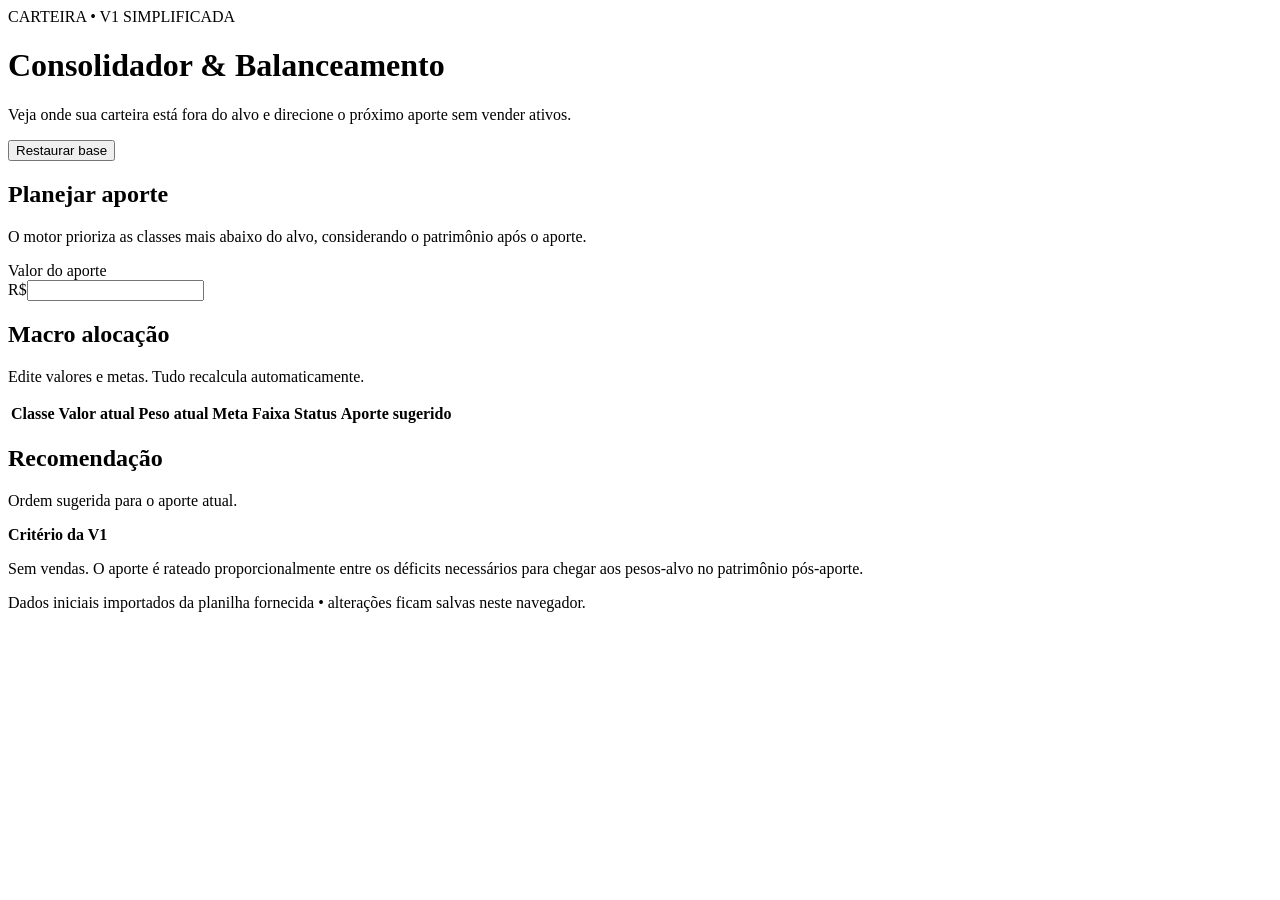
==== web-v1/index.html @ 77e49b85 "Add simplified web portfolio dashboard V1" ====
<!doctype html>
<html lang="pt-BR">
<head>
<meta charset="utf-8"><meta name="viewport" content="width=device-width,initial-scale=1">
<title>Carteira | Consolidador</title>
<meta name="description" content="Dashboard simplificado para consolidação e balanceamento de carteira.">
<link rel="stylesheet" href="styles.css">
</head>
<body>
<main class="shell">
<header class="topbar"><div><div class="eyebrow">CARTEIRA • V1 SIMPLIFICADA</div><h1>Consolidador & Balanceamento</h1><p>Veja onde sua carteira está fora do alvo e direcione o próximo aporte sem vender ativos.</p></div><button id="reset" class="ghost">Restaurar base</button></header>
<section id="kpis" class="grid kpis"></section>
<section class="card contribution"><div><h2>Planejar aporte</h2><p>O motor prioriza as classes mais abaixo do alvo, considerando o patrimônio após o aporte.</p></div><label>Valor do aporte<div class="inputMoney"><span>R$</span><input id="contribution" type="number" min="0" step="50"></div></label></section>
<section class="layout"><div class="card tableCard"><div class="sectionTitle"><div><h2>Macro alocação</h2><p>Edite valores e metas. Tudo recalcula automaticamente.</p></div><span id="targetTotal" class="pill"></span></div><div class="tableWrap"><table><thead><tr><th>Classe</th><th>Valor atual</th><th>Peso atual</th><th>Meta</th><th>Faixa</th><th>Status</th><th>Aporte sugerido</th></tr></thead><tbody id="rows"></tbody></table></div></div><aside class="card recommendation"><div class="sectionTitle"><div><h2>Recomendação</h2><p>Ordem sugerida para o aporte atual.</p></div></div><div id="ranking" class="rankList"></div><div class="note"><strong>Critério da V1</strong><p>Sem vendas. O aporte é rateado proporcionalmente entre os déficits necessários para chegar aos pesos-alvo no patrimônio pós-aporte.</p></div></aside></section>
<footer>Dados iniciais importados da planilha fornecida • alterações ficam salvas neste navegador.</footer>
</main><script src="app.js"></script></body></html>
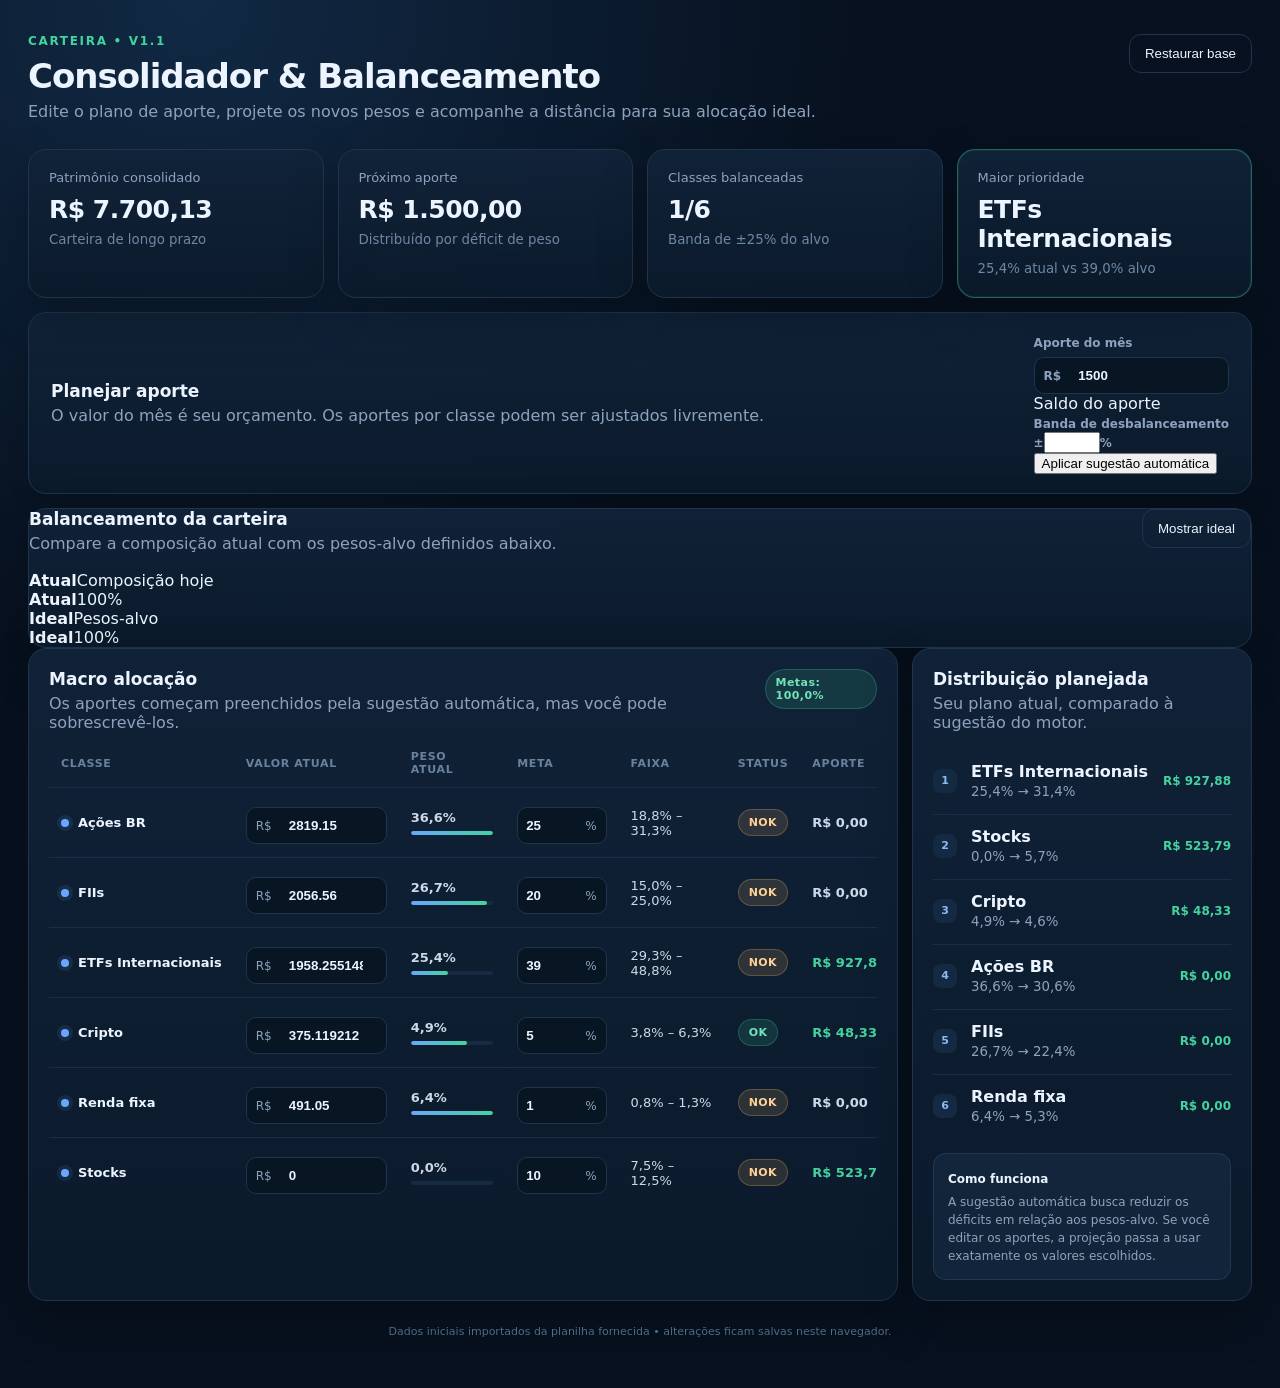
==== commit defb462c: "Enhance portfolio dashboard controls and allocation charts" ====
--- a/web-v1/index.html
+++ b/web-v1/index.html
@@ -3,14 +3,60 @@
 <head>
 <meta charset="utf-8"><meta name="viewport" content="width=device-width,initial-scale=1">
 <title>Carteira | Consolidador</title>
-<meta name="description" content="Dashboard simplificado para consolidação e balanceamento de carteira.">
+<meta name="description" content="Dashboard simplificado para consolidação, simulação de aportes e balanceamento de carteira.">
 <link rel="stylesheet" href="styles.css">
 </head>
 <body>
 <main class="shell">
-<header class="topbar"><div><div class="eyebrow">CARTEIRA • V1 SIMPLIFICADA</div><h1>Consolidador & Balanceamento</h1><p>Veja onde sua carteira está fora do alvo e direcione o próximo aporte sem vender ativos.</p></div><button id="reset" class="ghost">Restaurar base</button></header>
+<header class="topbar">
+  <div><div class="eyebrow">CARTEIRA • V1.1</div><h1>Consolidador & Balanceamento</h1><p>Edite o plano de aporte, projete os novos pesos e acompanhe a distância para sua alocação ideal.</p></div>
+  <button id="reset" class="ghost">Restaurar base</button>
+</header>
+
 <section id="kpis" class="grid kpis"></section>
-<section class="card contribution"><div><h2>Planejar aporte</h2><p>O motor prioriza as classes mais abaixo do alvo, considerando o patrimônio após o aporte.</p></div><label>Valor do aporte<div class="inputMoney"><span>R$</span><input id="contribution" type="number" min="0" step="50"></div></label></section>
-<section class="layout"><div class="card tableCard"><div class="sectionTitle"><div><h2>Macro alocação</h2><p>Edite valores e metas. Tudo recalcula automaticamente.</p></div><span id="targetTotal" class="pill"></span></div><div class="tableWrap"><table><thead><tr><th>Classe</th><th>Valor atual</th><th>Peso atual</th><th>Meta</th><th>Faixa</th><th>Status</th><th>Aporte sugerido</th></tr></thead><tbody id="rows"></tbody></table></div></div><aside class="card recommendation"><div class="sectionTitle"><div><h2>Recomendação</h2><p>Ordem sugerida para o aporte atual.</p></div></div><div id="ranking" class="rankList"></div><div class="note"><strong>Critério da V1</strong><p>Sem vendas. O aporte é rateado proporcionalmente entre os déficits necessários para chegar aos pesos-alvo no patrimônio pós-aporte.</p></div></aside></section>
+
+<section class="card contribution">
+  <div class="controlIntro"><h2>Planejar aporte</h2><p>O valor do mês é seu orçamento. Os aportes por classe podem ser ajustados livremente.</p></div>
+  <div class="controlGrid">
+    <label>Aporte do mês<div class="inputMoney"><span>R$</span><input id="contribution" type="number" min="0" step="50"></div></label>
+    <div><span class="controlLabel">Saldo do aporte</span><div id="contributionBalance" class="balanceBox"></div></div>
+    <label>Banda de desbalanceamento<div class="bandInput"><span>±</span><input id="band" type="number" min="0" max="100" step="1"><span>%</span></div></label>
+    <button id="applySuggestion" class="primary">Aplicar sugestão automática</button>
+  </div>
+</section>
+
+<section class="card chartsCard">
+  <div class="sectionTitle">
+    <div><h2>Balanceamento da carteira</h2><p>Compare a composição atual com os pesos-alvo definidos abaixo.</p></div>
+    <button id="toggleIdeal" class="ghost compact">Mostrar ideal</button>
+  </div>
+  <div id="charts" class="charts">
+    <div class="chartPanel">
+      <div class="chartHeading"><strong>Atual</strong><span>Composição hoje</span></div>
+      <div class="pieWrap"><div id="currentPie" class="pie"><div class="pieCenter"><strong>Atual</strong><span>100%</span></div></div></div>
+      <div id="currentLegend" class="legend"></div>
+    </div>
+    <div id="idealPanel" class="chartPanel idealPanel hidden">
+      <div class="chartHeading"><strong>Ideal</strong><span>Pesos-alvo</span></div>
+      <div class="pieWrap"><div id="idealPie" class="pie"><div class="pieCenter"><strong>Ideal</strong><span id="idealTotal">100%</span></div></div></div>
+      <div id="idealLegend" class="legend"></div>
+    </div>
+  </div>
+</section>
+
+<section class="layout">
+  <div class="card tableCard">
+    <div class="sectionTitle"><div><h2>Macro alocação</h2><p>Os aportes começam preenchidos pela sugestão automática, mas você pode sobrescrevê-los.</p></div><span id="targetTotal" class="pill"></span></div>
+    <div class="tableWrap"><table><thead><tr><th>Classe</th><th>Valor atual</th><th>Peso atual</th><th>Meta</th><th>Faixa</th><th>Status</th><th>Aporte</th><th>Peso pós-aporte</th></tr></thead><tbody id="rows"></tbody></table></div>
+  </div>
+  <aside class="card recommendation">
+    <div class="sectionTitle"><div><h2>Distribuição planejada</h2><p>Seu plano atual, comparado à sugestão do motor.</p></div></div>
+    <div id="ranking" class="rankList"></div>
+    <div class="note"><strong>Como funciona</strong><p>A sugestão automática busca reduzir os déficits em relação aos pesos-alvo. Se você editar os aportes, a projeção passa a usar exatamente os valores escolhidos.</p></div>
+  </aside>
+</section>
 <footer>Dados iniciais importados da planilha fornecida • alterações ficam salvas neste navegador.</footer>
-</main><script src="app.js"></script></body></html>
+</main>
+<script src="app.js"></script>
+</body>
+</html>
--- a/web-v1/styles.css
+++ b/web-v1/styles.css
@@ -0,0 +1 @@
+:root{--bg:#07111f;--panel:#0d1b2d;--panel2:#102238;--line:#20344d;--text:#ecf4ff;--muted:#8da3bd;--green:#43d39e;--amber:#ffbd66;--blue:#69a7ff;--shadow:0 20px 50px rgba(0,0,0,.24)}*{box-sizing:border-box}body{margin:0;background:radial-gradient(circle at 15% 0%,#112944 0,transparent 38%),var(--bg);color:var(--text);font-family:Inter,ui-sans-serif,system-ui,-apple-system,BlinkMacSystemFont,"Segoe UI",sans-serif}.shell{max-width:1480px;margin:auto;padding:34px 28px 50px}.topbar{display:flex;align-items:flex-start;justify-content:space-between;gap:24px;margin-bottom:28px}.eyebrow{font-size:12px;letter-spacing:.14em;color:var(--green);font-weight:800}.topbar h1{font-size:34px;letter-spacing:-.03em;margin:8px 0 6px}.topbar p,.sectionTitle p,.contribution p{color:var(--muted);margin:0}.ghost{background:transparent;color:var(--text);border:1px solid var(--line);border-radius:12px;padding:11px 15px;cursor:pointer}.grid{display:grid}.kpis{grid-template-columns:repeat(4,1fr);gap:14px;margin-bottom:14px}.card{background:linear-gradient(180deg,rgba(17,35,57,.94),rgba(11,26,43,.96));border:1px solid var(--line);border-radius:18px;box-shadow:var(--shadow)}.kpi{padding:20px}.kpi span{display:block;color:var(--muted);font-size:13px}.kpi strong{display:block;font-size:25px;margin:10px 0 5px;letter-spacing:-.02em}.kpi small{color:#6f87a3}.kpi.accent{border-color:rgba(67,211,158,.4);box-shadow:inset 0 0 0 1px rgba(67,211,158,.08),var(--shadow)}.contribution{display:flex;align-items:center;justify-content:space-between;padding:19px 22px;margin-bottom:14px}.contribution h2,.sectionTitle h2{font-size:17px;margin:0 0 5px}.contribution label{font-size:12px;color:var(--muted);font-weight:700}.inputMoney,.cellInput,.targetInput{display:flex;align-items:center;background:#081522;border:1px solid var(--line);border-radius:10px;overflow:hidden;margin-top:6px}.inputMoney span,.cellInput span,.targetInput span{padding:0 9px;color:var(--muted);font-size:12px}.inputMoney input,.cellInput input,.targetInput input{background:transparent;color:var(--text);border:0;outline:0;padding:10px 8px;width:150px;font-weight:700}.cellInput input{width:105px}.targetInput input{width:58px}.layout{display:grid;grid-template-columns:minmax(0,1fr) 340px;gap:14px}.tableCard{padding:20px;overflow:hidden}.sectionTitle{display:flex;justify-content:space-between;align-items:flex-start;gap:16px;margin-bottom:18px}.pill{display:inline-flex;align-items:center;border-radius:999px;padding:6px 10px;font-size:11px;font-weight:800;letter-spacing:.04em}.pill.ok{background:rgba(67,211,158,.13);color:#73e4b9;border:1px solid rgba(67,211,158,.25)}.pill.warn{background:rgba(255,189,102,.13);color:#ffd096;border:1px solid rgba(255,189,102,.25)}.tableWrap{overflow-x:auto}table{width:100%;border-collapse:collapse;min-width:980px}th{font-size:11px;text-transform:uppercase;letter-spacing:.06em;color:#69829e;text-align:left;padding:0 12px 11px}td{padding:13px 12px;border-top:1px solid rgba(32,52,77,.72);font-size:13px;color:#cdd9e8}.assetName{display:flex;align-items:center;font-weight:700;color:var(--text);white-space:nowrap}.dot{width:8px;height:8px;border-radius:50%;background:var(--blue);margin-right:9px;box-shadow:0 0 0 4px rgba(105,167,255,.1)}.bar{width:82px;height:4px;background:#162a42;border-radius:3px;margin-top:6px;overflow:hidden}.bar i{display:block;height:100%;background:linear-gradient(90deg,var(--blue),var(--green));border-radius:3px}.positive{color:var(--green)}.recommendation{padding:20px}.rankList{display:flex;flex-direction:column;gap:3px}.rank{display:grid;grid-template-columns:28px 1fr auto;align-items:center;gap:10px;padding:12px 0;border-top:1px solid rgba(32,52,77,.72)}.rank:first-child{border-top:0}.rankNo{width:24px;height:24px;display:grid;place-items:center;border-radius:8px;background:#142a43;color:#8bb9f7;font-size:11px;font-weight:800}.rank div{display:flex;flex-direction:column}.rank small{color:var(--muted);margin-top:3px}.rank b{font-size:12px;color:var(--green)}.note{margin-top:17px;padding:14px;border-radius:13px;background:rgba(105,167,255,.07);border:1px solid rgba(105,167,255,.15)}.note strong{font-size:12px}.note p{font-size:12px;line-height:1.5;color:var(--muted);margin:6px 0 0}footer{text-align:center;color:#506984;font-size:11px;margin-top:24px}@media(max-width:1100px){.kpis{grid-template-columns:repeat(2,1fr)}.layout{grid-template-columns:1fr}.recommendation{order:-1}}@media(max-width:650px){.shell{padding:22px 14px 38px}.topbar{flex-direction:column}.topbar h1{font-size:27px}.kpis{grid-template-columns:1fr}.contribution{align-items:flex-start;flex-direction:column;gap:18px}.inputMoney input{width:190px}.card{border-radius:15px}}
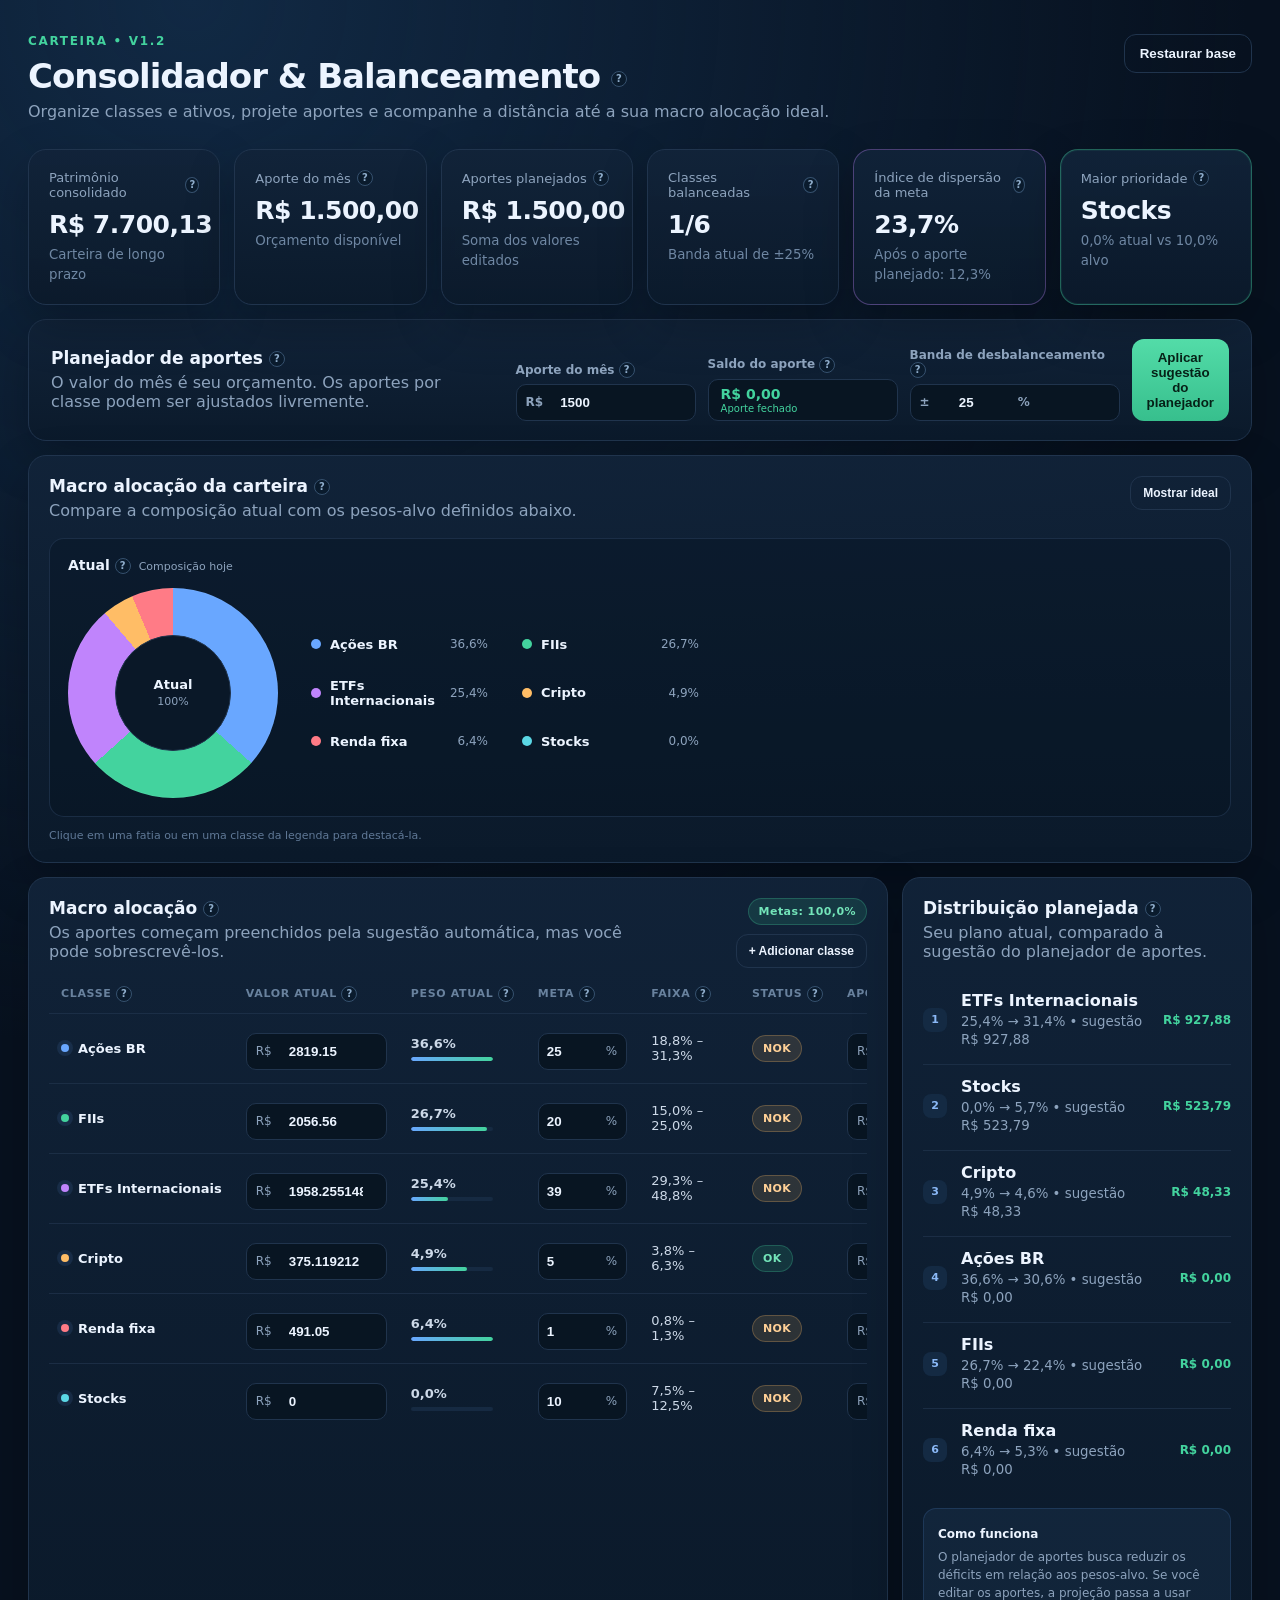
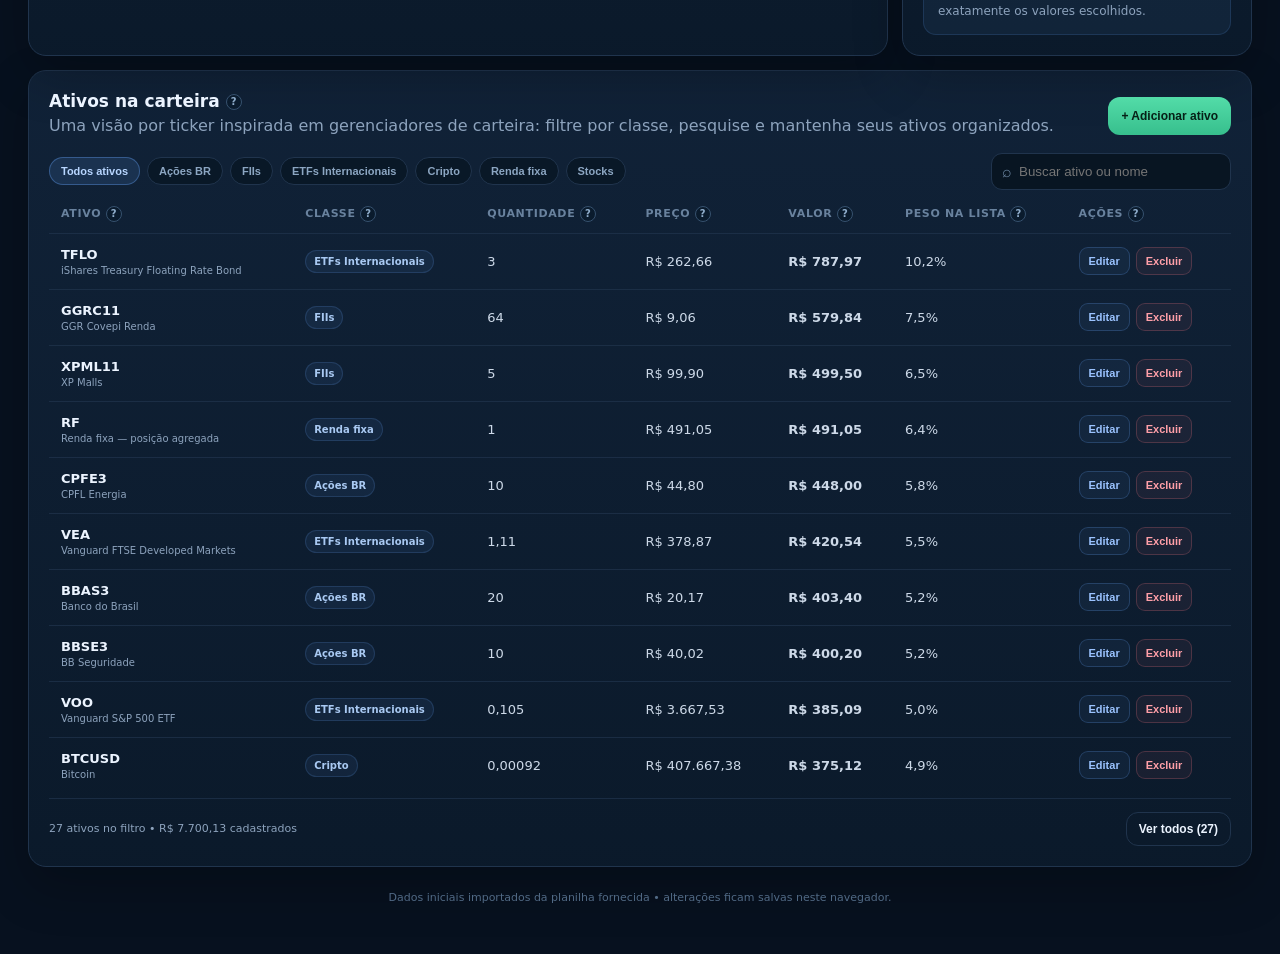
==== commit 1c9cc084: "Sync web-v1 with published dashboard V1.2" ====
--- a/web-v1/index.html
+++ b/web-v1/index.html
@@ -3,60 +3,131 @@
 <head>
 <meta charset="utf-8"><meta name="viewport" content="width=device-width,initial-scale=1">
 <title>Carteira | Consolidador</title>
-<meta name="description" content="Dashboard simplificado para consolidação, simulação de aportes e balanceamento de carteira.">
+<meta name="description" content="Dashboard para consolidação, macro alocação, planejamento de aportes e organização de ativos.">
 <link rel="stylesheet" href="styles.css">
 </head>
 <body>
 <main class="shell">
 <header class="topbar">
-  <div><div class="eyebrow">CARTEIRA • V1.1</div><h1>Consolidador & Balanceamento</h1><p>Edite o plano de aporte, projete os novos pesos e acompanhe a distância para sua alocação ideal.</p></div>
+  <div>
+    <div class="eyebrow">CARTEIRA • V1.2</div>
+    <h1>Consolidador & Balanceamento <span class="infoTip" tabindex="0" data-tip="Visão central da sua carteira de longo prazo. Aqui você acompanha quanto existe em cada classe, compara com as metas e simula novos aportes.">?</span></h1>
+    <p>Organize classes e ativos, projete aportes e acompanhe a distância até a sua macro alocação ideal.</p>
+  </div>
   <button id="reset" class="ghost">Restaurar base</button>
 </header>
 
 <section id="kpis" class="grid kpis"></section>
 
 <section class="card contribution">
-  <div class="controlIntro"><h2>Planejar aporte</h2><p>O valor do mês é seu orçamento. Os aportes por classe podem ser ajustados livremente.</p></div>
+  <div class="controlIntro">
+    <h2>Planejador de aportes <span class="infoTip" tabindex="0" data-tip="O planejador distribui o orçamento mensal entre as classes mais abaixo do peso-alvo. Você pode aceitar a sugestão ou editar cada aporte manualmente.">?</span></h2>
+    <p>O valor do mês é seu orçamento. Os aportes por classe podem ser ajustados livremente.</p>
+  </div>
   <div class="controlGrid">
-    <label>Aporte do mês<div class="inputMoney"><span>R$</span><input id="contribution" type="number" min="0" step="50"></div></label>
-    <div><span class="controlLabel">Saldo do aporte</span><div id="contributionBalance" class="balanceBox"></div></div>
-    <label>Banda de desbalanceamento<div class="bandInput"><span>±</span><input id="band" type="number" min="0" max="100" step="1"><span>%</span></div></label>
-    <button id="applySuggestion" class="primary">Aplicar sugestão automática</button>
+    <label>Aporte do mês <span class="infoTip" tabindex="0" data-tip="Valor total que você pretende investir neste mês. Ele funciona como orçamento para o planejador de aportes.">?</span><div class="inputMoney"><span>R$</span><input id="contribution" type="number" min="0" step="50"></div></label>
+    <div><span class="controlLabel">Saldo do aporte <span class="infoTip" tabindex="0" data-tip="Diferença entre o orçamento mensal e a soma dos aportes preenchidos na tabela. Positivo = ainda falta distribuir. Negativo = seu plano excedeu o orçamento.">?</span></span><div id="contributionBalance" class="balanceBox"></div></div>
+    <label>Banda de desbalanceamento <span class="infoTip" tabindex="0" data-tip="Tolerância ao redor da meta de cada classe. Com banda de 25%, uma meta de 20% é considerada balanceada entre 15% e 25%.">?</span><div class="bandInput"><span>±</span><input id="band" type="number" min="0" max="100" step="1"><span>%</span></div></label>
+    <button id="applySuggestion" class="primary">Aplicar sugestão do planejador</button>
   </div>
 </section>
 
 <section class="card chartsCard">
   <div class="sectionTitle">
-    <div><h2>Balanceamento da carteira</h2><p>Compare a composição atual com os pesos-alvo definidos abaixo.</p></div>
+    <div>
+      <h2>Macro alocação da carteira <span class="infoTip" tabindex="0" data-tip="Mostra como o patrimônio está distribuído entre grandes classes de ativos. Clique em uma fatia ou legenda para destacar uma classe.">?</span></h2>
+      <p>Compare a composição atual com os pesos-alvo definidos abaixo.</p>
+    </div>
     <button id="toggleIdeal" class="ghost compact">Mostrar ideal</button>
   </div>
   <div id="charts" class="charts">
     <div class="chartPanel">
-      <div class="chartHeading"><strong>Atual</strong><span>Composição hoje</span></div>
-      <div class="pieWrap"><div id="currentPie" class="pie"><div class="pieCenter"><strong>Atual</strong><span>100%</span></div></div></div>
+      <div class="chartHeading"><strong>Atual <span class="infoTip" tabindex="0" data-tip="Distribuição percentual calculada a partir dos valores atuais de cada classe.">?</span></strong><span>Composição hoje</span></div>
+      <div class="pieWrap"><div id="currentPie" class="pie interactivePie" role="img" aria-label="Gráfico de macro alocação atual"><div class="pieCenter"><strong id="currentPieLabel">Atual</strong><span id="currentPieValue">100%</span></div></div></div>
       <div id="currentLegend" class="legend"></div>
     </div>
     <div id="idealPanel" class="chartPanel idealPanel hidden">
-      <div class="chartHeading"><strong>Ideal</strong><span>Pesos-alvo</span></div>
-      <div class="pieWrap"><div id="idealPie" class="pie"><div class="pieCenter"><strong>Ideal</strong><span id="idealTotal">100%</span></div></div></div>
+      <div class="chartHeading"><strong>Ideal <span class="infoTip" tabindex="0" data-tip="Distribuição desejada segundo as metas cadastradas. As metas devem somar 100% para representar uma carteira completa.">?</span></strong><span>Pesos-alvo</span></div>
+      <div class="pieWrap"><div id="idealPie" class="pie interactivePie" role="img" aria-label="Gráfico de macro alocação ideal"><div class="pieCenter"><strong id="idealPieLabel">Ideal</strong><span id="idealTotal">100%</span></div></div></div>
       <div id="idealLegend" class="legend"></div>
     </div>
   </div>
+  <div id="pieHint" class="chartHint">Clique em uma fatia ou em uma classe da legenda para destacá-la.</div>
 </section>
 
 <section class="layout">
   <div class="card tableCard">
-    <div class="sectionTitle"><div><h2>Macro alocação</h2><p>Os aportes começam preenchidos pela sugestão automática, mas você pode sobrescrevê-los.</p></div><span id="targetTotal" class="pill"></span></div>
-    <div class="tableWrap"><table><thead><tr><th>Classe</th><th>Valor atual</th><th>Peso atual</th><th>Meta</th><th>Faixa</th><th>Status</th><th>Aporte</th><th>Peso pós-aporte</th></tr></thead><tbody id="rows"></tbody></table></div>
+    <div class="sectionTitle">
+      <div><h2>Macro alocação <span class="infoTip" tabindex="0" data-tip="Tabela principal de classes. Edite valores, metas e aportes. Você também pode criar ou excluir classes sem alterar as demais.">?</span></h2><p>Os aportes começam preenchidos pela sugestão automática, mas você pode sobrescrevê-los.</p></div>
+      <div class="sectionActions"><span id="targetTotal" class="pill"></span><button id="addClass" class="ghost compact">+ Adicionar classe</button></div>
+    </div>
+    <div class="tableWrap"><table><thead><tr>
+      <th>Classe <span class="infoTip" tabindex="0" data-tip="Grupo amplo de investimentos, como Ações BR, FIIs, ETFs internacionais ou Cripto.">?</span></th>
+      <th>Valor atual <span class="infoTip" tabindex="0" data-tip="Valor financeiro atualmente alocado nesta classe.">?</span></th>
+      <th>Peso atual <span class="infoTip" tabindex="0" data-tip="Participação desta classe no patrimônio consolidado da carteira.">?</span></th>
+      <th>Meta <span class="infoTip" tabindex="0" data-tip="Percentual desejado para esta classe na sua macro alocação ideal.">?</span></th>
+      <th>Faixa <span class="infoTip" tabindex="0" data-tip="Intervalo considerado aceitável segundo a banda de desbalanceamento escolhida.">?</span></th>
+      <th>Status <span class="infoTip" tabindex="0" data-tip="OK quando o peso atual está dentro da faixa permitida; NOK quando está fora.">?</span></th>
+      <th>Aporte <span class="infoTip" tabindex="0" data-tip="Valor que você pretende aportar nesta classe. Vem preenchido pelo planejador e pode ser editado.">?</span></th>
+      <th>Peso pós-aporte <span class="infoTip" tabindex="0" data-tip="Peso projetado da classe considerando exatamente os aportes preenchidos na tabela.">?</span></th>
+      <th>Ações <span class="infoTip" tabindex="0" data-tip="Permite remover a classe do dashboard. Os ativos cadastrados na lista permanecem salvos separadamente.">?</span></th>
+    </tr></thead><tbody id="rows"></tbody></table></div>
   </div>
   <aside class="card recommendation">
-    <div class="sectionTitle"><div><h2>Distribuição planejada</h2><p>Seu plano atual, comparado à sugestão do motor.</p></div></div>
+    <div class="sectionTitle"><div><h2>Distribuição planejada <span class="infoTip" tabindex="0" data-tip="Resumo do plano de aporte atual, ordenado pelo valor destinado a cada classe.">?</span></h2><p>Seu plano atual, comparado à sugestão do planejador de aportes.</p></div></div>
     <div id="ranking" class="rankList"></div>
-    <div class="note"><strong>Como funciona</strong><p>A sugestão automática busca reduzir os déficits em relação aos pesos-alvo. Se você editar os aportes, a projeção passa a usar exatamente os valores escolhidos.</p></div>
+    <div class="note"><strong>Como funciona</strong><p>O planejador de aportes busca reduzir os déficits em relação aos pesos-alvo. Se você editar os aportes, a projeção passa a usar exatamente os valores escolhidos.</p></div>
   </aside>
 </section>
+
+<section class="card holdingsCard">
+  <div class="sectionTitle holdingsTitle">
+    <div>
+      <h2>Ativos na carteira <span class="infoTip" tabindex="0" data-tip="Cadastro dos ativos individuais que compõem sua carteira, organizado por classe. Nesta versão, a lista é independente da macro alocação para evitar alterações acidentais nos totais.">?</span></h2>
+      <p>Uma visão por ticker inspirada em gerenciadores de carteira: filtre por classe, pesquise e mantenha seus ativos organizados.</p>
+    </div>
+    <button id="addHolding" class="primary compactPrimary">+ Adicionar ativo</button>
+  </div>
+  <div class="holdingsToolbar">
+    <div id="holdingFilters" class="filterChips"></div>
+    <div class="holdingSearch"><span>⌕</span><input id="holdingSearch" type="search" placeholder="Buscar ativo ou nome"></div>
+  </div>
+  <div class="tableWrap holdingsTableWrap"><table class="holdingsTable"><thead><tr>
+    <th>Ativo <span class="infoTip" tabindex="0" data-tip="Ticker ou identificador do investimento.">?</span></th>
+    <th>Classe <span class="infoTip" tabindex="0" data-tip="Classe à qual o ativo pertence no seu cadastro.">?</span></th>
+    <th>Quantidade <span class="infoTip" tabindex="0" data-tip="Número de ações, cotas ou unidades do ativo.">?</span></th>
+    <th>Preço <span class="infoTip" tabindex="0" data-tip="Preço unitário de referência usado no cadastro.">?</span></th>
+    <th>Valor <span class="infoTip" tabindex="0" data-tip="Valor financeiro cadastrado para a posição. Pode ser quantidade × preço ou um valor informado manualmente.">?</span></th>
+    <th>Peso na lista <span class="infoTip" tabindex="0" data-tip="Participação do ativo no total dos ativos cadastrados nesta lista. Esta métrica é independente da macro alocação.">?</span></th>
+    <th>Ações <span class="infoTip" tabindex="0" data-tip="Edite ou exclua o ativo cadastrado.">?</span></th>
+  </tr></thead><tbody id="holdingRows"></tbody></table></div>
+  <div class="holdingsFooter"><span id="holdingSummary"></span><button id="toggleHoldings" class="ghost compact">Ver todos</button></div>
+</section>
+
 <footer>Dados iniciais importados da planilha fornecida • alterações ficam salvas neste navegador.</footer>
 </main>
+
+<dialog id="classDialog" class="modal">
+  <form id="classForm" method="dialog" class="modalCard">
+    <div class="modalHeader"><div><span class="eyebrow">MACRO ALOCAÇÃO</span><h3>Adicionar classe</h3></div><button type="button" class="iconButton" data-close="classDialog">×</button></div>
+    <label>Nome da classe<input id="className" type="text" required placeholder="Ex.: Ouro"></label>
+    <div class="modalGrid"><label>Valor atual (R$)<input id="classCurrent" type="number" min="0" step="10" value="0"></label><label>Meta (%)<input id="classTarget" type="number" min="0" max="100" step="1" value="0"></label></div>
+    <div class="modalActions"><button type="button" class="ghost" data-close="classDialog">Cancelar</button><button type="submit" class="primary">Adicionar classe</button></div>
+  </form>
+</dialog>
+
+<dialog id="holdingDialog" class="modal">
+  <form id="holdingForm" method="dialog" class="modalCard">
+    <div class="modalHeader"><div><span class="eyebrow">LISTA DE ATIVOS</span><h3 id="holdingDialogTitle">Adicionar ativo</h3></div><button type="button" class="iconButton" data-close="holdingDialog">×</button></div>
+    <input id="holdingEditId" type="hidden">
+    <div class="modalGrid"><label>Ticker<input id="holdingTicker" type="text" required placeholder="Ex.: ITUB4"></label><label>Nome / descrição<input id="holdingName" type="text" placeholder="Ex.: Itaú Unibanco"></label></div>
+    <label>Classe<select id="holdingClass"></select></label>
+    <div class="modalGrid three"><label>Quantidade<input id="holdingQty" type="number" min="0" step="0.000001" value="0"></label><label>Preço (R$)<input id="holdingPrice" type="number" min="0" step="0.01" value="0"></label><label>Valor total (R$)<input id="holdingValue" type="number" min="0" step="0.01" placeholder="automático"></label></div>
+    <div class="modalHelp">Se “Valor total” ficar vazio, o sistema usa quantidade × preço.</div>
+    <div class="modalActions"><button type="button" class="ghost" data-close="holdingDialog">Cancelar</button><button type="submit" class="primary">Salvar ativo</button></div>
+  </form>
+</dialog>
+
 <script src="app.js"></script>
 </body>
-</html>
+</html>
--- a/web-v1/styles.css
+++ b/web-v1/styles.css
@@ -1 +1 @@
-:root{--bg:#07111f;--panel:#0d1b2d;--panel2:#102238;--line:#20344d;--text:#ecf4ff;--muted:#8da3bd;--green:#43d39e;--amber:#ffbd66;--blue:#69a7ff;--shadow:0 20px 50px rgba(0,0,0,.24)}*{box-sizing:border-box}body{margin:0;background:radial-gradient(circle at 15% 0%,#112944 0,transparent 38%),var(--bg);color:var(--text);font-family:Inter,ui-sans-serif,system-ui,-apple-system,BlinkMacSystemFont,"Segoe UI",sans-serif}.shell{max-width:1480px;margin:auto;padding:34px 28px 50px}.topbar{display:flex;align-items:flex-start;justify-content:space-between;gap:24px;margin-bottom:28px}.eyebrow{font-size:12px;letter-spacing:.14em;color:var(--green);font-weight:800}.topbar h1{font-size:34px;letter-spacing:-.03em;margin:8px 0 6px}.topbar p,.sectionTitle p,.contribution p{color:var(--muted);margin:0}.ghost{background:transparent;color:var(--text);border:1px solid var(--line);border-radius:12px;padding:11px 15px;cursor:pointer}.grid{display:grid}.kpis{grid-template-columns:repeat(4,1fr);gap:14px;margin-bottom:14px}.card{background:linear-gradient(180deg,rgba(17,35,57,.94),rgba(11,26,43,.96));border:1px solid var(--line);border-radius:18px;box-shadow:var(--shadow)}.kpi{padding:20px}.kpi span{display:block;color:var(--muted);font-size:13px}.kpi strong{display:block;font-size:25px;margin:10px 0 5px;letter-spacing:-.02em}.kpi small{color:#6f87a3}.kpi.accent{border-color:rgba(67,211,158,.4);box-shadow:inset 0 0 0 1px rgba(67,211,158,.08),var(--shadow)}.contribution{display:flex;align-items:center;justify-content:space-between;padding:19px 22px;margin-bottom:14px}.contribution h2,.sectionTitle h2{font-size:17px;margin:0 0 5px}.contribution label{font-size:12px;color:var(--muted);font-weight:700}.inputMoney,.cellInput,.targetInput{display:flex;align-items:center;background:#081522;border:1px solid var(--line);border-radius:10px;overflow:hidden;margin-top:6px}.inputMoney span,.cellInput span,.targetInput span{padding:0 9px;color:var(--muted);font-size:12px}.inputMoney input,.cellInput input,.targetInput input{background:transparent;color:var(--text);border:0;outline:0;padding:10px 8px;width:150px;font-weight:700}.cellInput input{width:105px}.targetInput input{width:58px}.layout{display:grid;grid-template-columns:minmax(0,1fr) 340px;gap:14px}.tableCard{padding:20px;overflow:hidden}.sectionTitle{display:flex;justify-content:space-between;align-items:flex-start;gap:16px;margin-bottom:18px}.pill{display:inline-flex;align-items:center;border-radius:999px;padding:6px 10px;font-size:11px;font-weight:800;letter-spacing:.04em}.pill.ok{background:rgba(67,211,158,.13);color:#73e4b9;border:1px solid rgba(67,211,158,.25)}.pill.warn{background:rgba(255,189,102,.13);color:#ffd096;border:1px solid rgba(255,189,102,.25)}.tableWrap{overflow-x:auto}table{width:100%;border-collapse:collapse;min-width:980px}th{font-size:11px;text-transform:uppercase;letter-spacing:.06em;color:#69829e;text-align:left;padding:0 12px 11px}td{padding:13px 12px;border-top:1px solid rgba(32,52,77,.72);font-size:13px;color:#cdd9e8}.assetName{display:flex;align-items:center;font-weight:700;color:var(--text);white-space:nowrap}.dot{width:8px;height:8px;border-radius:50%;background:var(--blue);margin-right:9px;box-shadow:0 0 0 4px rgba(105,167,255,.1)}.bar{width:82px;height:4px;background:#162a42;border-radius:3px;margin-top:6px;overflow:hidden}.bar i{display:block;height:100%;background:linear-gradient(90deg,var(--blue),var(--green));border-radius:3px}.positive{color:var(--green)}.recommendation{padding:20px}.rankList{display:flex;flex-direction:column;gap:3px}.rank{display:grid;grid-template-columns:28px 1fr auto;align-items:center;gap:10px;padding:12px 0;border-top:1px solid rgba(32,52,77,.72)}.rank:first-child{border-top:0}.rankNo{width:24px;height:24px;display:grid;place-items:center;border-radius:8px;background:#142a43;color:#8bb9f7;font-size:11px;font-weight:800}.rank div{display:flex;flex-direction:column}.rank small{color:var(--muted);margin-top:3px}.rank b{font-size:12px;color:var(--green)}.note{margin-top:17px;padding:14px;border-radius:13px;background:rgba(105,167,255,.07);border:1px solid rgba(105,167,255,.15)}.note strong{font-size:12px}.note p{font-size:12px;line-height:1.5;color:var(--muted);margin:6px 0 0}footer{text-align:center;color:#506984;font-size:11px;margin-top:24px}@media(max-width:1100px){.kpis{grid-template-columns:repeat(2,1fr)}.layout{grid-template-columns:1fr}.recommendation{order:-1}}@media(max-width:650px){.shell{padding:22px 14px 38px}.topbar{flex-direction:column}.topbar h1{font-size:27px}.kpis{grid-template-columns:1fr}.contribution{align-items:flex-start;flex-direction:column;gap:18px}.inputMoney input{width:190px}.card{border-radius:15px}}+:root{--bg:#07111f;--panel:#0d1b2d;--panel2:#102238;--line:#20344d;--text:#ecf4ff;--muted:#8da3bd;--green:#43d39e;--amber:#ffbd66;--red:#ff7b86;--blue:#69a7ff;--shadow:0 20px 50px rgba(0,0,0,.24)}*{box-sizing:border-box}body{margin:0;background:radial-gradient(circle at 15% 0%,#112944 0,transparent 38%),var(--bg);color:var(--text);font-family:Inter,ui-sans-serif,system-ui,-apple-system,BlinkMacSystemFont,"Segoe UI",sans-serif}.shell{max-width:1520px;margin:auto;padding:34px 28px 50px}.topbar{display:flex;align-items:flex-start;justify-content:space-between;gap:24px;margin-bottom:28px}.eyebrow{font-size:12px;letter-spacing:.14em;color:var(--green);font-weight:800}.topbar h1{font-size:34px;letter-spacing:-.03em;margin:8px 0 6px}.topbar p,.sectionTitle p,.contribution p,.holdingsTitle p{color:var(--muted);margin:0}.ghost,.primary{border-radius:12px;padding:11px 15px;cursor:pointer;font-weight:700}.ghost{background:transparent;color:var(--text);border:1px solid var(--line)}.ghost:hover{border-color:#365474;background:rgba(105,167,255,.05)}.ghost.compact{padding:9px 12px;font-size:12px}.primary{background:linear-gradient(180deg,#53dca8,#37bf8d);color:#062117;border:0;align-self:end;min-height:42px}.primary:hover{filter:brightness(1.05)}.compactPrimary{padding:9px 13px;min-height:38px;font-size:12px}.grid{display:grid}.kpis{grid-template-columns:repeat(auto-fit,minmax(190px,1fr));gap:14px;margin-bottom:14px}.card{background:linear-gradient(180deg,rgba(17,35,57,.94),rgba(11,26,43,.96));border:1px solid var(--line);border-radius:18px;box-shadow:var(--shadow)}.kpi{padding:20px}.kpiLabel{display:flex!important;align-items:center;gap:6px;color:var(--muted);font-size:13px}.kpi strong{display:block;font-size:25px;margin:10px 0 5px;letter-spacing:-.02em}.kpi small{color:#6f87a3;line-height:1.35}.kpi.accent{border-color:rgba(67,211,158,.4);box-shadow:inset 0 0 0 1px rgba(67,211,158,.08),var(--shadow)}.kpi.dispersion{border-color:rgba(192,132,252,.34)}.contribution{display:flex;align-items:center;justify-content:space-between;gap:28px;padding:19px 22px;margin-bottom:14px}.controlIntro{max-width:440px}.contribution h2,.sectionTitle h2{font-size:17px;margin:0 0 5px}.controlGrid{display:grid;grid-template-columns:180px 190px 210px auto;gap:12px;align-items:end}.contribution label,.controlLabel{font-size:12px;color:var(--muted);font-weight:700}.inputMoney,.cellInput,.targetInput,.bandInput{display:flex;align-items:center;background:#081522;border:1px solid var(--line);border-radius:10px;overflow:hidden;margin-top:6px}.inputMoney span,.cellInput span,.targetInput span,.bandInput span{padding:0 9px;color:var(--muted);font-size:12px}.inputMoney input,.cellInput input,.targetInput input,.bandInput input{background:transparent;color:var(--text);border:0;outline:0;padding:10px 8px;font-weight:700}.inputMoney input{width:130px}.cellInput input{width:105px}.targetInput input{width:58px}.bandInput input{width:70px;text-align:center}.aporteInput input{width:95px}.balanceBox{height:42px;margin-top:6px;border:1px solid var(--line);border-radius:10px;background:#081522;padding:7px 12px;display:flex;justify-content:center;flex-direction:column}.balanceBox strong{font-size:14px}.balanceBox small{font-size:10px;margin-top:1px}.balanceBox.good strong,.balanceBox.good small{color:var(--green)}.balanceBox.warn strong,.balanceBox.warn small{color:var(--amber)}.balanceBox.over strong,.balanceBox.over small{color:var(--red)}.chartsCard{padding:20px;margin-bottom:14px}.sectionTitle{display:flex;justify-content:space-between;align-items:flex-start;gap:16px;margin-bottom:18px}.sectionActions{display:flex;align-items:center;gap:9px;flex-wrap:wrap;justify-content:flex-end}.charts{display:grid;grid-template-columns:1fr;gap:14px}.charts.compare{grid-template-columns:1fr 1fr}.chartPanel{border:1px solid rgba(32,52,77,.78);border-radius:15px;padding:18px;background:rgba(5,16,29,.32);display:grid;grid-template-columns:auto minmax(260px,420px);grid-template-areas:"head head" "pie legend";gap:14px 24px;align-items:center;justify-content:start}.charts.compare .chartPanel{grid-template-columns:auto minmax(220px,1fr);justify-content:stretch}.chartHeading{grid-area:head;display:flex;align-items:baseline;gap:8px}.chartHeading strong{font-size:14px}.chartHeading span{font-size:11px;color:var(--muted)}.pieWrap{grid-area:pie;display:grid;place-items:center}.pie{width:210px;height:210px;border-radius:50%;position:relative;display:grid;place-items:center;box-shadow:inset 0 0 0 1px rgba(255,255,255,.04);transition:background .2s ease,transform .2s ease}.interactivePie{cursor:pointer}.interactivePie:hover{transform:scale(1.012)}.pieCenter{width:116px;height:116px;border-radius:50%;background:#0a1828;border:1px solid var(--line);display:grid;place-items:center;align-content:center;gap:2px;position:relative;z-index:1;text-align:center;padding:10px}.pieCenter strong{font-size:13px;max-width:94px;line-height:1.15}.pieCenter span{font-size:11px;color:var(--muted)}.legend{grid-area:legend;display:grid;grid-template-columns:repeat(2,minmax(155px,195px));gap:10px 16px;align-content:center;max-width:430px}.charts.compare .legend{grid-template-columns:repeat(2,minmax(125px,1fr));max-width:none}.legendItem{display:grid;grid-template-columns:10px 1fr auto;align-items:center;gap:9px;font-size:12px;color:var(--muted);padding:7px 8px;border-radius:9px;cursor:pointer;border:1px solid transparent;transition:.18s ease}.legendItem:hover{background:rgba(105,167,255,.06)}.legendItem strong{font-size:13px;color:var(--text);font-weight:700}.legendItem>span:last-child{font-size:12px}.legendDot{width:10px;height:10px;border-radius:50%}.legendItem.selected{background:rgba(105,167,255,.09);border-color:rgba(105,167,255,.24)}.legendItem.dimmed{opacity:.38}.chartHint{font-size:11px;color:#607997;margin-top:12px}.hidden{display:none!important}.layout{display:grid;grid-template-columns:minmax(0,1fr) 350px;gap:14px;margin-bottom:14px}.tableCard{padding:20px;overflow:hidden}.pill{display:inline-flex;align-items:center;border-radius:999px;padding:6px 10px;font-size:11px;font-weight:800;letter-spacing:.04em}.pill.ok{background:rgba(67,211,158,.13);color:#73e4b9;border:1px solid rgba(67,211,158,.25)}.pill.warn{background:rgba(255,189,102,.13);color:#ffd096;border:1px solid rgba(255,189,102,.25)}.pill.bad{background:rgba(255,123,134,.13);color:#ff9fa8;border:1px solid rgba(255,123,134,.25)}.tableWrap{overflow-x:auto}table{width:100%;border-collapse:collapse;min-width:1200px}th{font-size:11px;text-transform:uppercase;letter-spacing:.06em;color:#69829e;text-align:left;padding:0 12px 11px;white-space:nowrap}td{padding:13px 12px;border-top:1px solid rgba(32,52,77,.72);font-size:13px;color:#cdd9e8}.assetName{display:flex;align-items:center;font-weight:700;color:var(--text);white-space:nowrap}.dot{width:8px;height:8px;border-radius:50%;background:var(--blue);margin-right:9px;box-shadow:0 0 0 4px rgba(105,167,255,.1)}.bar{width:82px;height:4px;background:#162a42;border-radius:3px;margin-top:6px;overflow:hidden}.bar i{display:block;height:100%;background:linear-gradient(90deg,var(--blue),var(--green));border-radius:3px}.positive{color:var(--green)}.postWeight{display:flex;flex-direction:column;gap:5px}.postWeight small{font-size:10px;color:var(--muted)}.recommendation{padding:20px}.rankList{display:flex;flex-direction:column;gap:3px}.rank{display:grid;grid-template-columns:28px 1fr auto;align-items:center;gap:10px;padding:12px 0;border-top:1px solid rgba(32,52,77,.72)}.rank:first-child{border-top:0}.rankNo{width:24px;height:24px;display:grid;place-items:center;border-radius:8px;background:#142a43;color:#8bb9f7;font-size:11px;font-weight:800}.rank div{display:flex;flex-direction:column}.rank small{color:var(--muted);margin-top:3px;line-height:1.35}.rank b{font-size:12px;color:var(--green)}.note{margin-top:17px;padding:14px;border-radius:13px;background:rgba(105,167,255,.07);border:1px solid rgba(105,167,255,.15)}.note strong{font-size:12px}.note p{font-size:12px;line-height:1.5;color:var(--muted);margin:6px 0 0}.dangerButton,.editButton{border:1px solid rgba(255,123,134,.22);background:rgba(255,123,134,.06);color:#ff9fa8;border-radius:9px;cursor:pointer;padding:7px 9px;font-weight:700;font-size:11px}.editButton{border-color:rgba(105,167,255,.22);background:rgba(105,167,255,.06);color:#9bc3ff}.rowActions{display:flex;gap:6px}.holdingsCard{padding:20px}.holdingsTitle{align-items:center}.holdingsToolbar{display:flex;justify-content:space-between;gap:14px;align-items:center;margin-bottom:16px}.filterChips{display:flex;flex-wrap:wrap;gap:7px}.filterChip{border:1px solid var(--line);background:#091827;color:#8ca6c2;padding:7px 11px;border-radius:999px;font-size:11px;font-weight:700;cursor:pointer}.filterChip.active{background:rgba(105,167,255,.13);border-color:rgba(105,167,255,.35);color:#b8d6ff}.holdingSearch{display:flex;align-items:center;min-width:240px;border:1px solid var(--line);background:#081522;border-radius:11px;padding:0 10px}.holdingSearch span{color:#6c86a2}.holdingSearch input{width:100%;border:0;background:transparent;color:var(--text);outline:0;padding:10px 7px}.holdingsTable{min-width:920px}.holdingTicker{display:flex;flex-direction:column;gap:3px}.holdingTicker strong{font-size:13px;color:var(--text)}.holdingTicker small{font-size:10px;color:var(--muted);max-width:250px;white-space:nowrap;overflow:hidden;text-overflow:ellipsis}.classBadge{display:inline-flex;padding:5px 8px;border-radius:999px;background:rgba(105,167,255,.08);border:1px solid rgba(105,167,255,.16);font-size:10px;color:#a9c9f2;font-weight:700}.holdingsFooter{display:flex;align-items:center;justify-content:space-between;border-top:1px solid rgba(32,52,77,.72);padding-top:13px;margin-top:5px}.holdingsFooter span{font-size:11px;color:var(--muted)}.emptyState{text-align:center;padding:28px;color:var(--muted)}.infoTip{position:relative;display:inline-grid!important;place-items:center;width:16px;height:16px;border:1px solid #36516e;border-radius:50%;font-size:10px!important;line-height:1;color:#8eacca!important;background:#0a1b2d;cursor:help;vertical-align:middle;font-weight:800!important;text-transform:none!important;letter-spacing:0!important}.infoTip:hover,.infoTip:focus{border-color:#6ca9ed;color:#cfe5ff!important;outline:none}.infoTip::after{content:attr(data-tip);position:absolute;left:50%;bottom:calc(100% + 10px);transform:translateX(-50%) translateY(3px);width:270px;max-width:min(270px,80vw);padding:10px 12px;border-radius:10px;background:#eaf3ff;color:#10233a;font-size:11px;line-height:1.45;font-weight:600;letter-spacing:0;text-transform:none;box-shadow:0 14px 36px rgba(0,0,0,.32);opacity:0;visibility:hidden;pointer-events:none;transition:.16s ease;z-index:50;white-space:normal;text-align:left}.infoTip::before{content:"";position:absolute;left:50%;bottom:calc(100% + 4px);transform:translateX(-50%);border:6px solid transparent;border-top-color:#eaf3ff;opacity:0;visibility:hidden;transition:.16s ease;z-index:51}.infoTip:hover::after,.infoTip:focus::after,.infoTip:hover::before,.infoTip:focus::before{opacity:1;visibility:visible;transform:translateX(-50%) translateY(0)}dialog.modal{border:0;padding:0;background:transparent;color:var(--text);max-width:620px;width:calc(100% - 28px)}dialog::backdrop{background:rgba(2,8,15,.72);backdrop-filter:blur(3px)}.modalCard{background:#0c1c2f;border:1px solid var(--line);border-radius:18px;padding:20px;box-shadow:0 28px 80px rgba(0,0,0,.45)}.modalHeader{display:flex;justify-content:space-between;align-items:flex-start;margin-bottom:18px}.modalHeader h3{margin:5px 0 0;font-size:21px}.iconButton{border:1px solid var(--line);background:#081522;color:var(--text);border-radius:9px;width:34px;height:34px;cursor:pointer;font-size:20px}.modalCard label{display:flex;flex-direction:column;gap:6px;color:var(--muted);font-size:11px;font-weight:700;margin-bottom:13px}.modalCard input,.modalCard select{width:100%;background:#081522;border:1px solid var(--line);border-radius:10px;color:var(--text);outline:0;padding:10px 11px}.modalGrid{display:grid;grid-template-columns:1fr 1fr;gap:12px}.modalGrid.three{grid-template-columns:repeat(3,1fr)}.modalActions{display:flex;justify-content:flex-end;gap:9px;margin-top:8px}.modalHelp{font-size:10px;color:#647d99;margin-top:-4px}.modal .primary{align-self:auto}footer{text-align:center;color:#506984;font-size:11px;margin-top:24px}@media(max-width:1220px){.contribution{align-items:flex-start;flex-direction:column}.controlGrid{width:100%;grid-template-columns:repeat(2,minmax(180px,1fr))}.primary{align-self:stretch}.layout{grid-template-columns:1fr}.recommendation{order:-1}}@media(max-width:900px){.charts.compare{grid-template-columns:1fr}.chartPanel,.charts.compare .chartPanel{grid-template-columns:1fr;grid-template-areas:"head" "pie" "legend";justify-content:stretch}.legend,.charts.compare .legend{grid-template-columns:repeat(2,minmax(130px,1fr));max-width:none}.holdingsToolbar{align-items:stretch;flex-direction:column}.holdingSearch{min-width:0;width:100%}}@media(max-width:650px){.shell{padding:22px 14px 38px}.topbar{flex-direction:column}.topbar h1{font-size:27px}.controlGrid{grid-template-columns:1fr}.inputMoney input{width:100%}.chartPanel{padding:14px}.pie{width:190px;height:190px}.legend,.charts.compare .legend{grid-template-columns:1fr}.card{border-radius:15px}.sectionTitle{flex-direction:column}.sectionActions{justify-content:flex-start}.modalGrid,.modalGrid.three{grid-template-columns:1fr}.infoTip::after{left:auto;right:-20px;transform:translateY(3px)}.infoTip::before{left:auto;right:0;transform:none}.infoTip:hover::after,.infoTip:focus::after{transform:translateY(0)}}
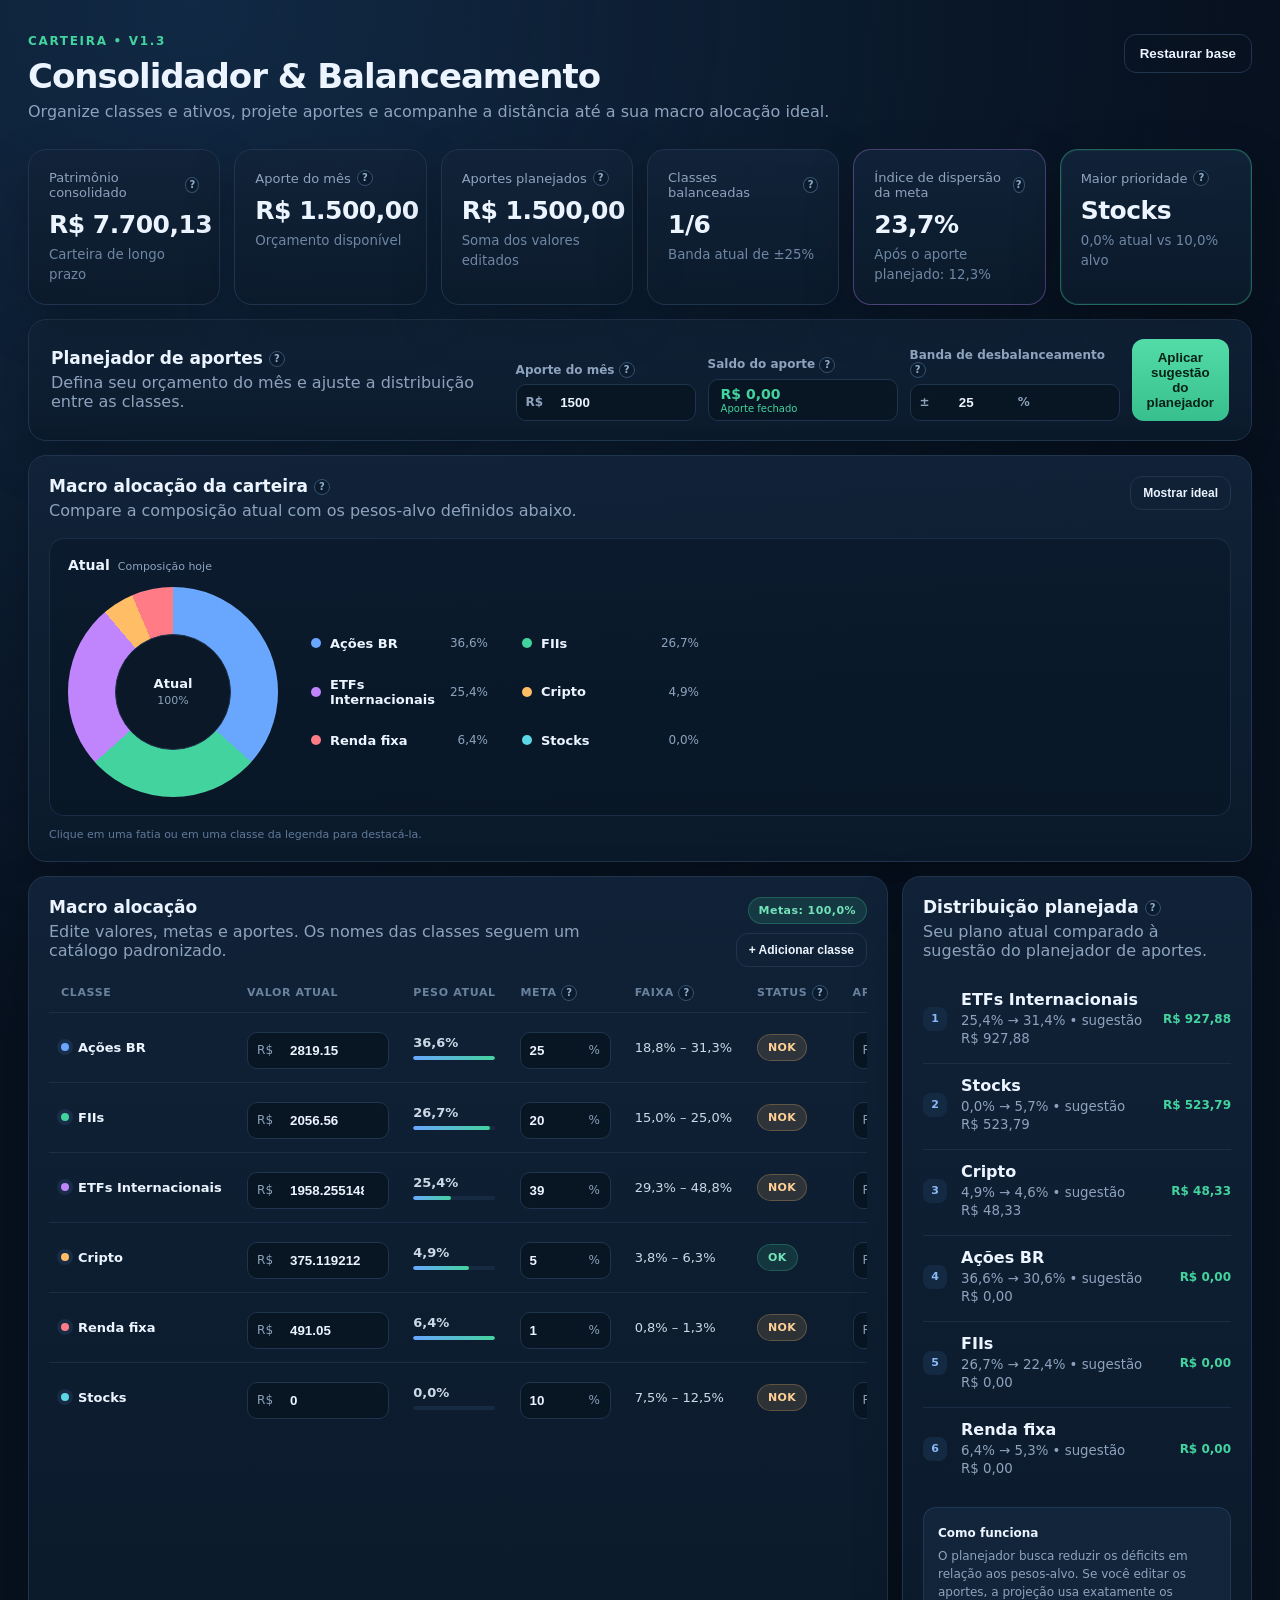
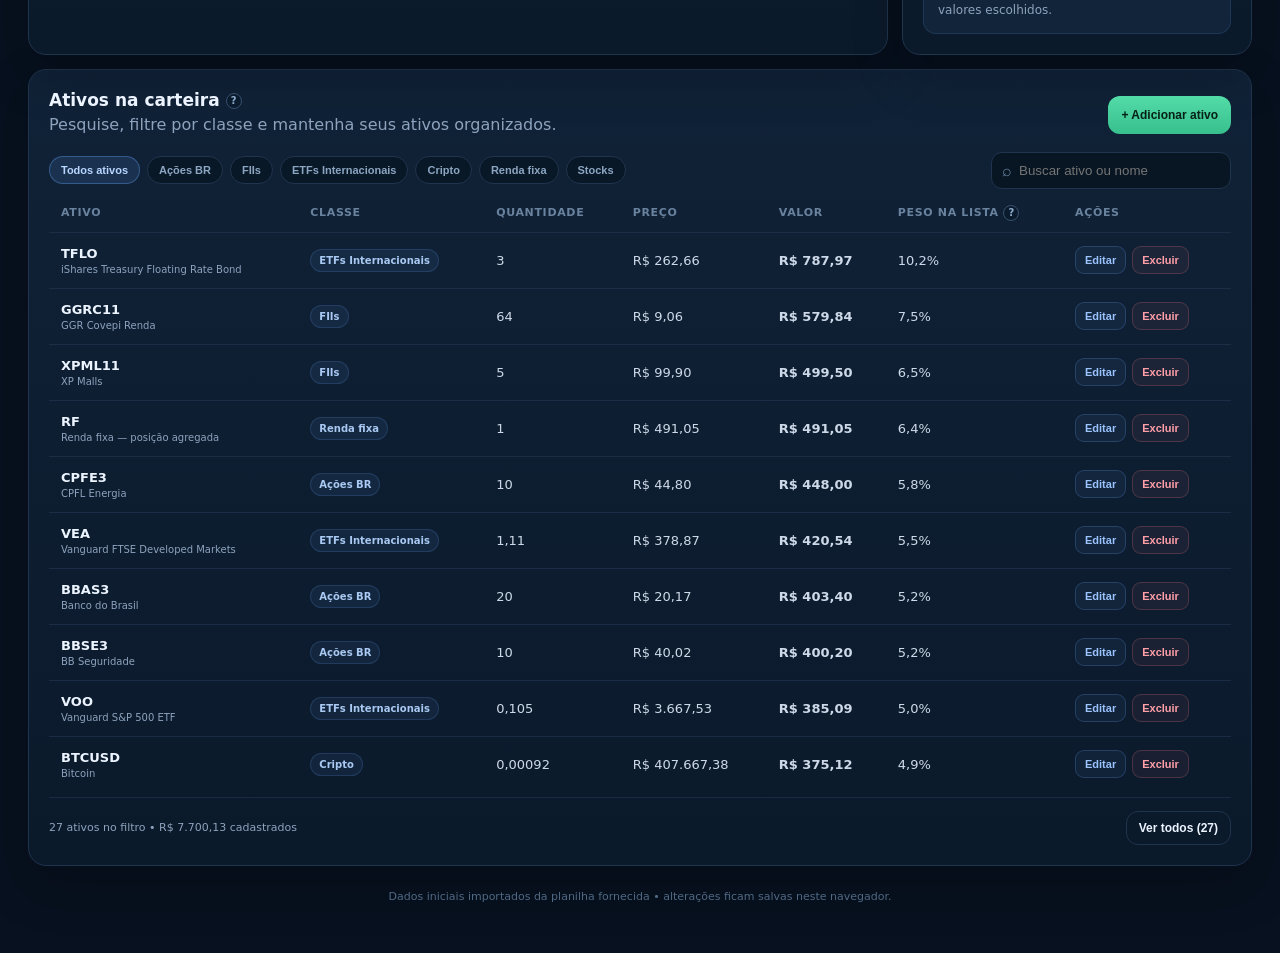
==== commit f2a3e6d2: "Sync V1.3 dashboard markup" ====
--- a/web-v1/index.html
+++ b/web-v1/index.html
@@ -5,129 +5,17 @@
 <title>Carteira | Consolidador</title>
 <meta name="description" content="Dashboard para consolidação, macro alocação, planejamento de aportes e organização de ativos.">
 <link rel="stylesheet" href="styles.css">
+<link rel="stylesheet" href="v13.css">
 </head>
 <body>
 <main class="shell">
-<header class="topbar">
-  <div>
-    <div class="eyebrow">CARTEIRA • V1.2</div>
-    <h1>Consolidador & Balanceamento <span class="infoTip" tabindex="0" data-tip="Visão central da sua carteira de longo prazo. Aqui você acompanha quanto existe em cada classe, compara com as metas e simula novos aportes.">?</span></h1>
-    <p>Organize classes e ativos, projete aportes e acompanhe a distância até a sua macro alocação ideal.</p>
-  </div>
-  <button id="reset" class="ghost">Restaurar base</button>
-</header>
-
+<header class="topbar"><div><div class="eyebrow">CARTEIRA • V1.3</div><h1>Consolidador & Balanceamento</h1><p>Organize classes e ativos, projete aportes e acompanhe a distância até a sua macro alocação ideal.</p></div><button id="reset" class="ghost">Restaurar base</button></header>
 <section id="kpis" class="grid kpis"></section>
-
-<section class="card contribution">
-  <div class="controlIntro">
-    <h2>Planejador de aportes <span class="infoTip" tabindex="0" data-tip="O planejador distribui o orçamento mensal entre as classes mais abaixo do peso-alvo. Você pode aceitar a sugestão ou editar cada aporte manualmente.">?</span></h2>
-    <p>O valor do mês é seu orçamento. Os aportes por classe podem ser ajustados livremente.</p>
-  </div>
-  <div class="controlGrid">
-    <label>Aporte do mês <span class="infoTip" tabindex="0" data-tip="Valor total que você pretende investir neste mês. Ele funciona como orçamento para o planejador de aportes.">?</span><div class="inputMoney"><span>R$</span><input id="contribution" type="number" min="0" step="50"></div></label>
-    <div><span class="controlLabel">Saldo do aporte <span class="infoTip" tabindex="0" data-tip="Diferença entre o orçamento mensal e a soma dos aportes preenchidos na tabela. Positivo = ainda falta distribuir. Negativo = seu plano excedeu o orçamento.">?</span></span><div id="contributionBalance" class="balanceBox"></div></div>
-    <label>Banda de desbalanceamento <span class="infoTip" tabindex="0" data-tip="Tolerância ao redor da meta de cada classe. Com banda de 25%, uma meta de 20% é considerada balanceada entre 15% e 25%.">?</span><div class="bandInput"><span>±</span><input id="band" type="number" min="0" max="100" step="1"><span>%</span></div></label>
-    <button id="applySuggestion" class="primary">Aplicar sugestão do planejador</button>
-  </div>
-</section>
-
-<section class="card chartsCard">
-  <div class="sectionTitle">
-    <div>
-      <h2>Macro alocação da carteira <span class="infoTip" tabindex="0" data-tip="Mostra como o patrimônio está distribuído entre grandes classes de ativos. Clique em uma fatia ou legenda para destacar uma classe.">?</span></h2>
-      <p>Compare a composição atual com os pesos-alvo definidos abaixo.</p>
-    </div>
-    <button id="toggleIdeal" class="ghost compact">Mostrar ideal</button>
-  </div>
-  <div id="charts" class="charts">
-    <div class="chartPanel">
-      <div class="chartHeading"><strong>Atual <span class="infoTip" tabindex="0" data-tip="Distribuição percentual calculada a partir dos valores atuais de cada classe.">?</span></strong><span>Composição hoje</span></div>
-      <div class="pieWrap"><div id="currentPie" class="pie interactivePie" role="img" aria-label="Gráfico de macro alocação atual"><div class="pieCenter"><strong id="currentPieLabel">Atual</strong><span id="currentPieValue">100%</span></div></div></div>
-      <div id="currentLegend" class="legend"></div>
-    </div>
-    <div id="idealPanel" class="chartPanel idealPanel hidden">
-      <div class="chartHeading"><strong>Ideal <span class="infoTip" tabindex="0" data-tip="Distribuição desejada segundo as metas cadastradas. As metas devem somar 100% para representar uma carteira completa.">?</span></strong><span>Pesos-alvo</span></div>
-      <div class="pieWrap"><div id="idealPie" class="pie interactivePie" role="img" aria-label="Gráfico de macro alocação ideal"><div class="pieCenter"><strong id="idealPieLabel">Ideal</strong><span id="idealTotal">100%</span></div></div></div>
-      <div id="idealLegend" class="legend"></div>
-    </div>
-  </div>
-  <div id="pieHint" class="chartHint">Clique em uma fatia ou em uma classe da legenda para destacá-la.</div>
-</section>
-
-<section class="layout">
-  <div class="card tableCard">
-    <div class="sectionTitle">
-      <div><h2>Macro alocação <span class="infoTip" tabindex="0" data-tip="Tabela principal de classes. Edite valores, metas e aportes. Você também pode criar ou excluir classes sem alterar as demais.">?</span></h2><p>Os aportes começam preenchidos pela sugestão automática, mas você pode sobrescrevê-los.</p></div>
-      <div class="sectionActions"><span id="targetTotal" class="pill"></span><button id="addClass" class="ghost compact">+ Adicionar classe</button></div>
-    </div>
-    <div class="tableWrap"><table><thead><tr>
-      <th>Classe <span class="infoTip" tabindex="0" data-tip="Grupo amplo de investimentos, como Ações BR, FIIs, ETFs internacionais ou Cripto.">?</span></th>
-      <th>Valor atual <span class="infoTip" tabindex="0" data-tip="Valor financeiro atualmente alocado nesta classe.">?</span></th>
-      <th>Peso atual <span class="infoTip" tabindex="0" data-tip="Participação desta classe no patrimônio consolidado da carteira.">?</span></th>
-      <th>Meta <span class="infoTip" tabindex="0" data-tip="Percentual desejado para esta classe na sua macro alocação ideal.">?</span></th>
-      <th>Faixa <span class="infoTip" tabindex="0" data-tip="Intervalo considerado aceitável segundo a banda de desbalanceamento escolhida.">?</span></th>
-      <th>Status <span class="infoTip" tabindex="0" data-tip="OK quando o peso atual está dentro da faixa permitida; NOK quando está fora.">?</span></th>
-      <th>Aporte <span class="infoTip" tabindex="0" data-tip="Valor que você pretende aportar nesta classe. Vem preenchido pelo planejador e pode ser editado.">?</span></th>
-      <th>Peso pós-aporte <span class="infoTip" tabindex="0" data-tip="Peso projetado da classe considerando exatamente os aportes preenchidos na tabela.">?</span></th>
-      <th>Ações <span class="infoTip" tabindex="0" data-tip="Permite remover a classe do dashboard. Os ativos cadastrados na lista permanecem salvos separadamente.">?</span></th>
-    </tr></thead><tbody id="rows"></tbody></table></div>
-  </div>
-  <aside class="card recommendation">
-    <div class="sectionTitle"><div><h2>Distribuição planejada <span class="infoTip" tabindex="0" data-tip="Resumo do plano de aporte atual, ordenado pelo valor destinado a cada classe.">?</span></h2><p>Seu plano atual, comparado à sugestão do planejador de aportes.</p></div></div>
-    <div id="ranking" class="rankList"></div>
-    <div class="note"><strong>Como funciona</strong><p>O planejador de aportes busca reduzir os déficits em relação aos pesos-alvo. Se você editar os aportes, a projeção passa a usar exatamente os valores escolhidos.</p></div>
-  </aside>
-</section>
-
-<section class="card holdingsCard">
-  <div class="sectionTitle holdingsTitle">
-    <div>
-      <h2>Ativos na carteira <span class="infoTip" tabindex="0" data-tip="Cadastro dos ativos individuais que compõem sua carteira, organizado por classe. Nesta versão, a lista é independente da macro alocação para evitar alterações acidentais nos totais.">?</span></h2>
-      <p>Uma visão por ticker inspirada em gerenciadores de carteira: filtre por classe, pesquise e mantenha seus ativos organizados.</p>
-    </div>
-    <button id="addHolding" class="primary compactPrimary">+ Adicionar ativo</button>
-  </div>
-  <div class="holdingsToolbar">
-    <div id="holdingFilters" class="filterChips"></div>
-    <div class="holdingSearch"><span>⌕</span><input id="holdingSearch" type="search" placeholder="Buscar ativo ou nome"></div>
-  </div>
-  <div class="tableWrap holdingsTableWrap"><table class="holdingsTable"><thead><tr>
-    <th>Ativo <span class="infoTip" tabindex="0" data-tip="Ticker ou identificador do investimento.">?</span></th>
-    <th>Classe <span class="infoTip" tabindex="0" data-tip="Classe à qual o ativo pertence no seu cadastro.">?</span></th>
-    <th>Quantidade <span class="infoTip" tabindex="0" data-tip="Número de ações, cotas ou unidades do ativo.">?</span></th>
-    <th>Preço <span class="infoTip" tabindex="0" data-tip="Preço unitário de referência usado no cadastro.">?</span></th>
-    <th>Valor <span class="infoTip" tabindex="0" data-tip="Valor financeiro cadastrado para a posição. Pode ser quantidade × preço ou um valor informado manualmente.">?</span></th>
-    <th>Peso na lista <span class="infoTip" tabindex="0" data-tip="Participação do ativo no total dos ativos cadastrados nesta lista. Esta métrica é independente da macro alocação.">?</span></th>
-    <th>Ações <span class="infoTip" tabindex="0" data-tip="Edite ou exclua o ativo cadastrado.">?</span></th>
-  </tr></thead><tbody id="holdingRows"></tbody></table></div>
-  <div class="holdingsFooter"><span id="holdingSummary"></span><button id="toggleHoldings" class="ghost compact">Ver todos</button></div>
-</section>
-
-<footer>Dados iniciais importados da planilha fornecida • alterações ficam salvas neste navegador.</footer>
-</main>
-
-<dialog id="classDialog" class="modal">
-  <form id="classForm" method="dialog" class="modalCard">
-    <div class="modalHeader"><div><span class="eyebrow">MACRO ALOCAÇÃO</span><h3>Adicionar classe</h3></div><button type="button" class="iconButton" data-close="classDialog">×</button></div>
-    <label>Nome da classe<input id="className" type="text" required placeholder="Ex.: Ouro"></label>
-    <div class="modalGrid"><label>Valor atual (R$)<input id="classCurrent" type="number" min="0" step="10" value="0"></label><label>Meta (%)<input id="classTarget" type="number" min="0" max="100" step="1" value="0"></label></div>
-    <div class="modalActions"><button type="button" class="ghost" data-close="classDialog">Cancelar</button><button type="submit" class="primary">Adicionar classe</button></div>
-  </form>
-</dialog>
-
-<dialog id="holdingDialog" class="modal">
-  <form id="holdingForm" method="dialog" class="modalCard">
-    <div class="modalHeader"><div><span class="eyebrow">LISTA DE ATIVOS</span><h3 id="holdingDialogTitle">Adicionar ativo</h3></div><button type="button" class="iconButton" data-close="holdingDialog">×</button></div>
-    <input id="holdingEditId" type="hidden">
-    <div class="modalGrid"><label>Ticker<input id="holdingTicker" type="text" required placeholder="Ex.: ITUB4"></label><label>Nome / descrição<input id="holdingName" type="text" placeholder="Ex.: Itaú Unibanco"></label></div>
-    <label>Classe<select id="holdingClass"></select></label>
-    <div class="modalGrid three"><label>Quantidade<input id="holdingQty" type="number" min="0" step="0.000001" value="0"></label><label>Preço (R$)<input id="holdingPrice" type="number" min="0" step="0.01" value="0"></label><label>Valor total (R$)<input id="holdingValue" type="number" min="0" step="0.01" placeholder="automático"></label></div>
-    <div class="modalHelp">Se “Valor total” ficar vazio, o sistema usa quantidade × preço.</div>
-    <div class="modalActions"><button type="button" class="ghost" data-close="holdingDialog">Cancelar</button><button type="submit" class="primary">Salvar ativo</button></div>
-  </form>
-</dialog>
-
-<script src="app.js"></script>
-</body>
-</html>+<section class="card contribution"><div class="controlIntro"><h2>Planejador de aportes <span class="infoTip" tabindex="0" data-tip="Distribui o orçamento mensal entre as classes mais abaixo de seus pesos-alvo. A sugestão é apenas um ponto de partida: os aportes podem ser alterados manualmente.">?</span></h2><p>Defina seu orçamento do mês e ajuste a distribuição entre as classes.</p></div><div class="controlGrid"><label>Aporte do mês <span class="infoTip" tabindex="0" data-tip="É o orçamento total que você pretende investir neste mês. O planejador usa esse valor para calcular uma sugestão de distribuição.">?</span><div class="inputMoney"><span>R$</span><input id="contribution" type="number" min="0" step="50"></div></label><div><span class="controlLabel">Saldo do aporte <span class="infoTip" tabindex="0" data-tip="Mostra quanto do orçamento ainda falta distribuir. Se ficar negativo, a soma dos aportes escolhidos ultrapassou o orçamento do mês.">?</span></span><div id="contributionBalance" class="balanceBox"></div></div><label>Banda de desbalanceamento <span class="infoTip" tabindex="0" data-tip="Define a tolerância em torno da meta de cada classe. Exemplo: meta de 20% com banda de 25% aceita pesos entre 15% e 25%.">?</span><div class="bandInput"><span>±</span><input id="band" type="number" min="0" max="100" step="1"><span>%</span></div></label><button id="applySuggestion" class="primary">Aplicar sugestão do planejador</button></div></section>
+<section class="card chartsCard"><div class="sectionTitle"><div><h2>Macro alocação da carteira <span class="infoTip" tabindex="0" data-tip="Mostra como seu patrimônio está distribuído entre as grandes classes de ativos. Clique em uma fatia ou na legenda para destacar uma classe.">?</span></h2><p>Compare a composição atual com os pesos-alvo definidos abaixo.</p></div><button id="toggleIdeal" class="ghost compact">Mostrar ideal</button></div><div id="charts" class="charts"><div class="chartPanel"><div class="chartHeading"><strong>Atual</strong><span>Composição hoje</span></div><div class="pieWrap"><div id="currentPie" class="pie interactivePie"><div class="pieCenter"><strong id="currentPieLabel">Atual</strong><span id="currentPieValue">100%</span></div></div></div><div id="currentLegend" class="legend"></div></div><div id="idealPanel" class="chartPanel idealPanel hidden"><div class="chartHeading"><strong>Ideal</strong><span>Pesos-alvo</span></div><div class="pieWrap"><div id="idealPie" class="pie interactivePie"><div class="pieCenter"><strong id="idealPieLabel">Ideal</strong><span id="idealTotal">100%</span></div></div></div><div id="idealLegend" class="legend"></div></div></div><div id="pieHint" class="chartHint">Clique em uma fatia ou em uma classe da legenda para destacá-la.</div></section>
+<section class="layout"><div class="card tableCard"><div class="sectionTitle"><div><h2>Macro alocação</h2><p>Edite valores, metas e aportes. Os nomes das classes seguem um catálogo padronizado.</p></div><div class="sectionActions"><span id="targetTotal" class="pill"></span><button id="addClass" class="ghost compact">+ Adicionar classe</button></div></div><div class="tableWrap"><table><thead><tr><th>Classe</th><th>Valor atual</th><th>Peso atual</th><th>Meta <span class="infoTip" tabindex="0" data-tip="Percentual desejado para a classe na sua carteira ideal. O conjunto das metas deve, de preferência, somar 100%.">?</span></th><th>Faixa <span class="infoTip" tabindex="0" data-tip="Intervalo aceitável calculado a partir da meta e da banda de desbalanceamento escolhida.">?</span></th><th>Status <span class="infoTip" tabindex="0" data-tip="OK significa que o peso atual está dentro da faixa permitida. NOK significa que a classe está fora da banda definida.">?</span></th><th>Aporte <span class="infoTip" tabindex="0" data-tip="Valor planejado para investir nesta classe. Começa com a sugestão do planejador, mas pode ser alterado livremente.">?</span></th><th>Peso pós-aporte <span class="infoTip" tabindex="0" data-tip="Participação projetada da classe depois de considerar exatamente os aportes preenchidos na tabela.">?</span></th><th>Ações</th></tr></thead><tbody id="rows"></tbody></table></div></div><aside class="card recommendation"><div class="sectionTitle"><div><h2>Distribuição planejada <span class="infoTip" tabindex="0" data-tip="Resume para onde irá o aporte deste mês. A classe de maior prioridade aparece destacada antes da lista.">?</span></h2><p>Seu plano atual comparado à sugestão do planejador de aportes.</p></div></div><div id="priorityCard" class="priorityCard"></div><div id="ranking" class="rankList"></div><div class="note"><strong>Como funciona</strong><p>O planejador busca reduzir os déficits em relação aos pesos-alvo. Se você editar os aportes, a projeção usa exatamente os valores escolhidos.</p></div></aside></section>
+<section class="card holdingsCard"><div class="sectionTitle holdingsTitle"><div><h2>Ativos na carteira <span class="infoTip" tabindex="0" data-tip="Cadastro dos ativos individuais da carteira. Nesta etapa, essa lista é independente da macro alocação para que uma edição de ticker não altere seus totais automaticamente.">?</span></h2><p>Pesquise, filtre por classe e mantenha seus ativos organizados.</p></div><button id="addHolding" class="primary compactPrimary">+ Adicionar ativo</button></div><div class="holdingsToolbar"><div id="holdingFilters" class="filterChips"></div><div class="holdingSearch"><span>⌕</span><input id="holdingSearch" type="search" placeholder="Buscar ativo ou nome"></div></div><div class="tableWrap holdingsTableWrap"><table class="holdingsTable"><thead><tr><th>Ativo</th><th>Classe</th><th>Quantidade</th><th>Preço</th><th>Valor</th><th>Peso na lista <span class="infoTip" tabindex="0" data-tip="Participação do ativo no valor total dos ativos cadastrados nesta lista. Não é o mesmo que o peso da classe na macro alocação.">?</span></th><th>Ações</th></tr></thead><tbody id="holdingRows"></tbody></table></div><div class="holdingsFooter"><span id="holdingSummary"></span><button id="toggleHoldings" class="ghost compact">Ver todos</button></div></section>
+<footer>Dados iniciais importados da planilha fornecida • alterações ficam salvas neste navegador.</footer></main>
+<dialog id="classDialog" class="modal"><form id="classForm" method="dialog" class="modalCard"><div class="modalHeader"><div><span class="eyebrow">MACRO ALOCAÇÃO</span><h3>Adicionar classe</h3></div><button type="button" class="iconButton" data-close="classDialog">×</button></div><label id="classNameLegacy">Nome da classe<input id="className" type="text" required placeholder="Classe"></label><div class="modalGrid"><label>Valor atual (R$)<input id="classCurrent" type="number" min="0" step="10" value="0"></label><label>Meta (%)<input id="classTarget" type="number" min="0" max="100" step="1" value="0"></label></div><div class="modalActions"><button type="button" class="ghost" data-close="classDialog">Cancelar</button><button type="submit" class="primary">Adicionar classe</button></div></form></dialog>
+<dialog id="holdingDialog" class="modal"><form id="holdingForm" method="dialog" class="modalCard"><div class="modalHeader"><div><span class="eyebrow">LISTA DE ATIVOS</span><h3 id="holdingDialogTitle">Adicionar ativo</h3></div><button type="button" class="iconButton" data-close="holdingDialog">×</button></div><input id="holdingEditId" type="hidden"><div class="modalGrid"><label>Ticker<input id="holdingTicker" type="text" required placeholder="Ex.: ITUB4"></label><label>Nome / descrição<input id="holdingName" type="text" placeholder="Ex.: Itaú Unibanco"></label></div><label>Classe<select id="holdingClass"></select></label><div class="modalGrid three"><label>Quantidade<input id="holdingQty" type="number" min="0" step="0.000001" value="0"></label><label>Preço (R$)<input id="holdingPrice" type="number" min="0" step="0.01" value="0"></label><label>Valor total (R$)<input id="holdingValue" type="number" min="0" step="0.01" placeholder="automático"></label></div><div class="modalHelp">Se “Valor total” ficar vazio, o sistema usa quantidade × preço.</div><div class="modalActions"><button type="button" class="ghost" data-close="holdingDialog">Cancelar</button><button type="submit" class="primary">Salvar ativo</button></div></form></dialog>
+<div id="globalTooltip" class="globalTooltip" role="tooltip" aria-hidden="true"></div><script src="app.js"></script><script src="v13.js"></script></body></html>
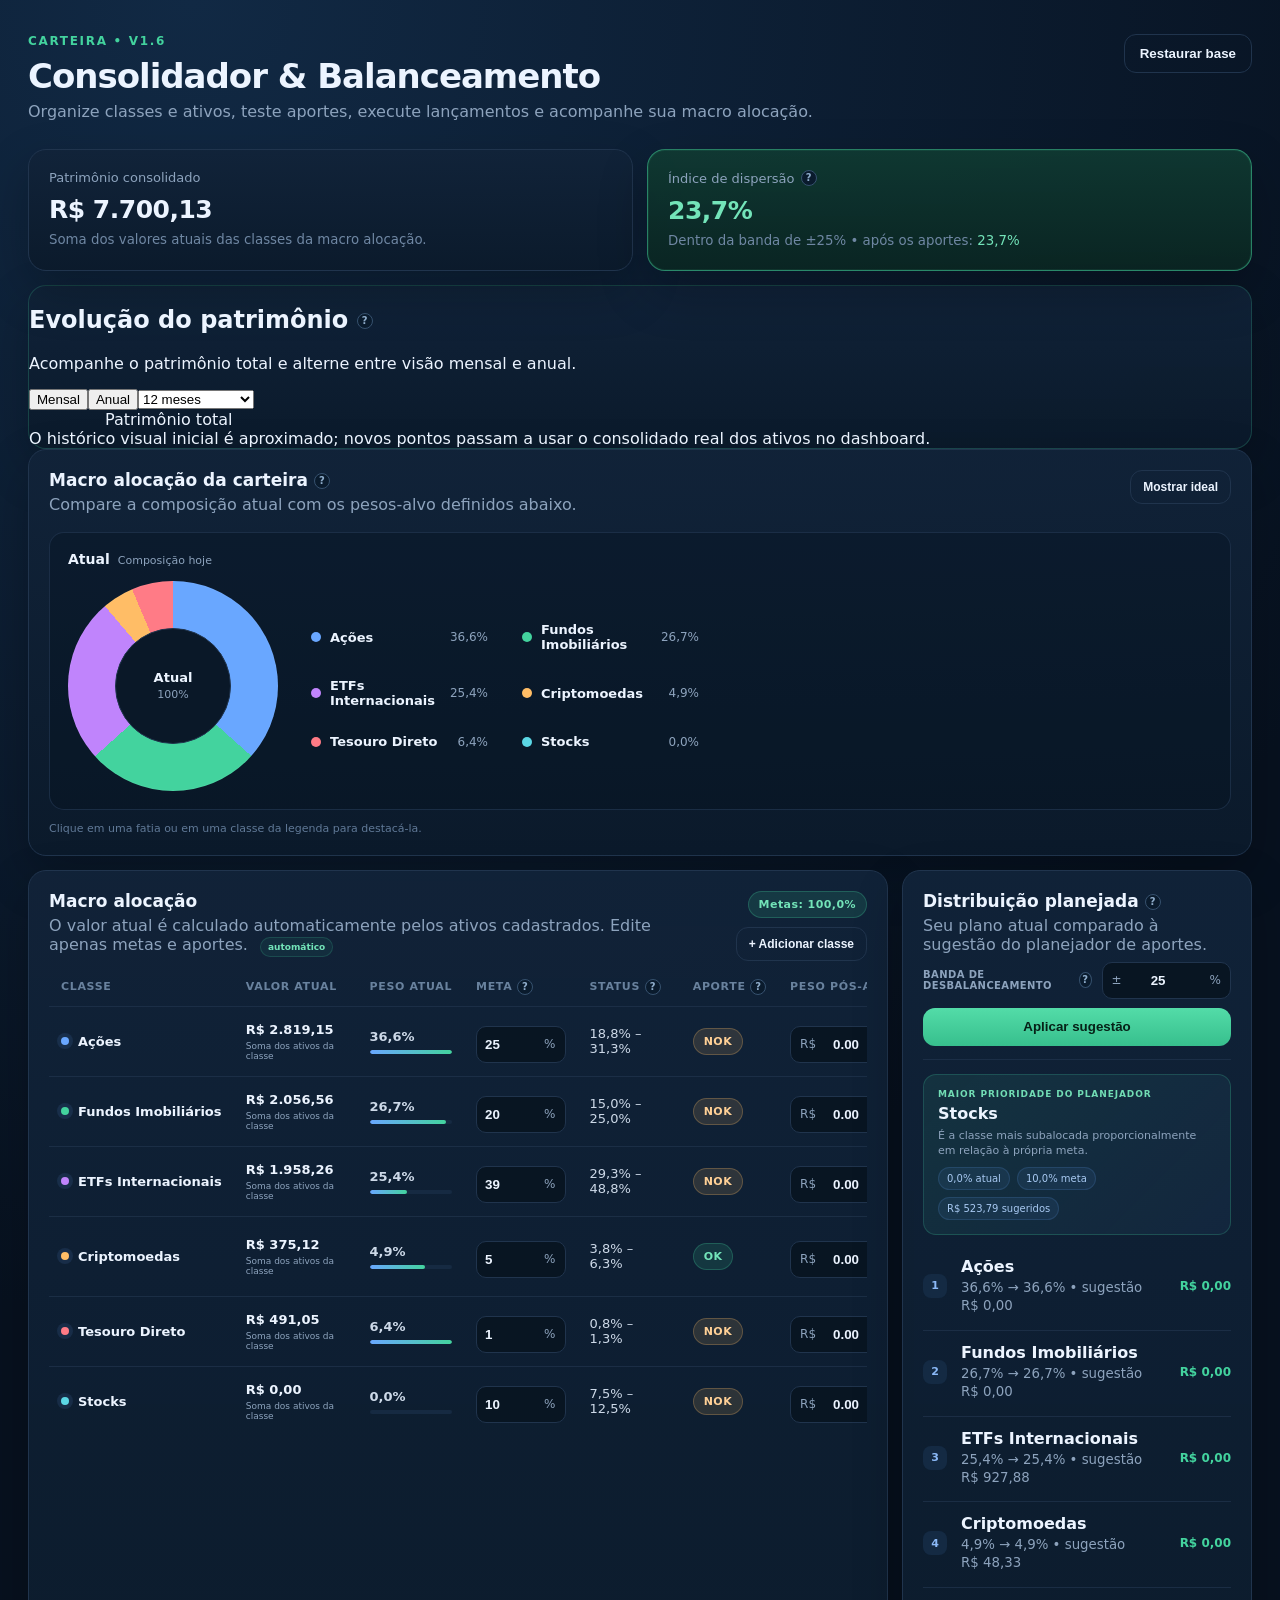
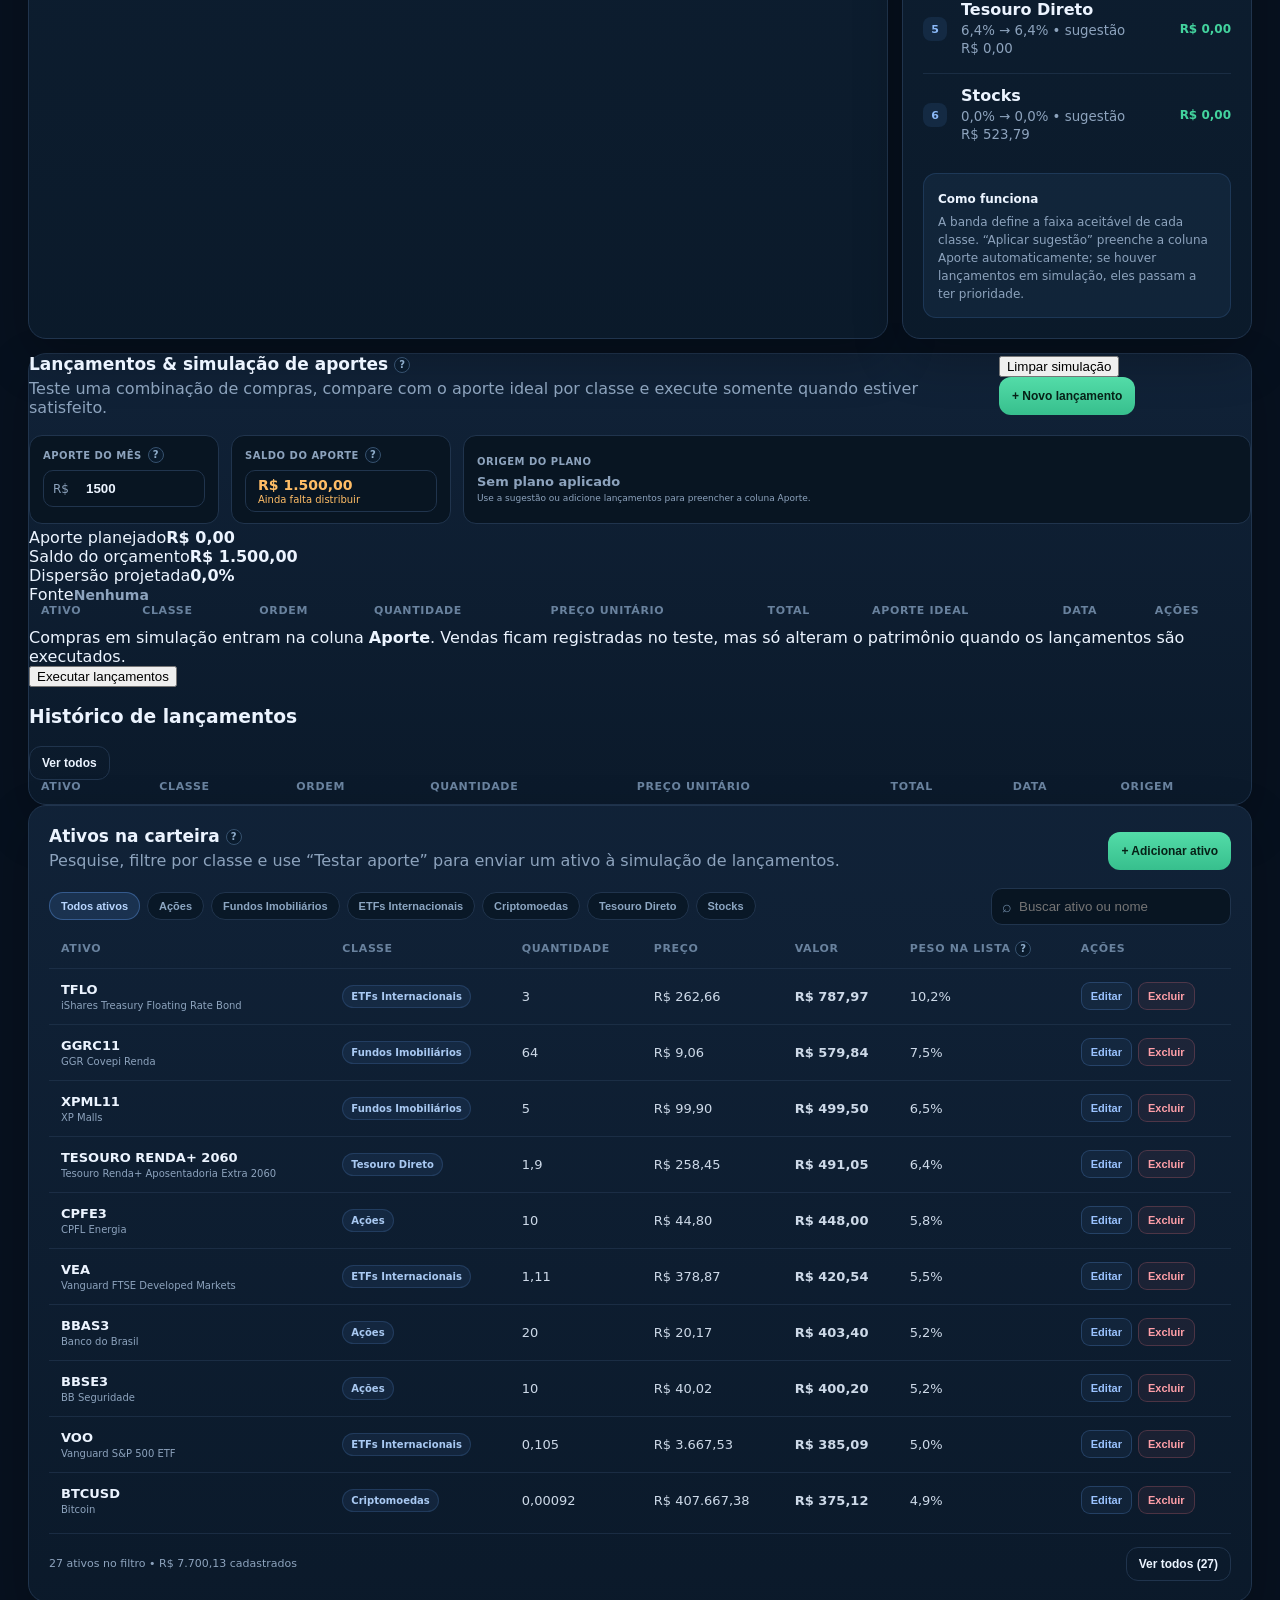
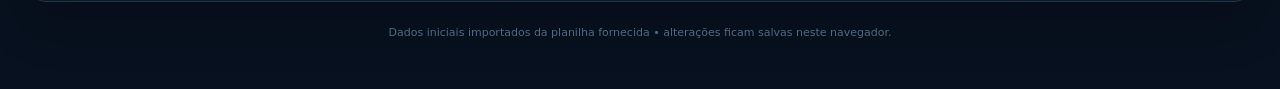
==== commit 62526742: "Fix V2.1 rendering and international price coverage" ====
--- a/web-v1/index.html
+++ b/web-v1/index.html
@@ -6,16 +6,127 @@
 <meta name="description" content="Dashboard para consolidação, macro alocação, planejamento de aportes e organização de ativos.">
 <link rel="stylesheet" href="styles.css">
 <link rel="stylesheet" href="v13.css">
+<link rel="stylesheet" href="v14.css">
 </head>
 <body>
 <main class="shell">
-<header class="topbar"><div><div class="eyebrow">CARTEIRA • V1.3</div><h1>Consolidador & Balanceamento</h1><p>Organize classes e ativos, projete aportes e acompanhe a distância até a sua macro alocação ideal.</p></div><button id="reset" class="ghost">Restaurar base</button></header>
+<header class="topbar">
+  <div>
+    <div class="eyebrow">CARTEIRA • V2.1</div>
+    <h1>Consolidador & Balanceamento</h1>
+    <p>Organize classes e ativos, teste aportes, execute lançamentos e acompanhe sua macro alocação.</p>
+  </div>
+  <button id="reset" class="ghost">Restaurar base</button>
+</header>
+
 <section id="kpis" class="grid kpis"></section>
-<section class="card contribution"><div class="controlIntro"><h2>Planejador de aportes <span class="infoTip" tabindex="0" data-tip="Distribui o orçamento mensal entre as classes mais abaixo de seus pesos-alvo. A sugestão é apenas um ponto de partida: os aportes podem ser alterados manualmente.">?</span></h2><p>Defina seu orçamento do mês e ajuste a distribuição entre as classes.</p></div><div class="controlGrid"><label>Aporte do mês <span class="infoTip" tabindex="0" data-tip="É o orçamento total que você pretende investir neste mês. O planejador usa esse valor para calcular uma sugestão de distribuição.">?</span><div class="inputMoney"><span>R$</span><input id="contribution" type="number" min="0" step="50"></div></label><div><span class="controlLabel">Saldo do aporte <span class="infoTip" tabindex="0" data-tip="Mostra quanto do orçamento ainda falta distribuir. Se ficar negativo, a soma dos aportes escolhidos ultrapassou o orçamento do mês.">?</span></span><div id="contributionBalance" class="balanceBox"></div></div><label>Banda de desbalanceamento <span class="infoTip" tabindex="0" data-tip="Define a tolerância em torno da meta de cada classe. Exemplo: meta de 20% com banda de 25% aceita pesos entre 15% e 25%.">?</span><div class="bandInput"><span>±</span><input id="band" type="number" min="0" max="100" step="1"><span>%</span></div></label><button id="applySuggestion" class="primary">Aplicar sugestão do planejador</button></div></section>
-<section class="card chartsCard"><div class="sectionTitle"><div><h2>Macro alocação da carteira <span class="infoTip" tabindex="0" data-tip="Mostra como seu patrimônio está distribuído entre as grandes classes de ativos. Clique em uma fatia ou na legenda para destacar uma classe.">?</span></h2><p>Compare a composição atual com os pesos-alvo definidos abaixo.</p></div><button id="toggleIdeal" class="ghost compact">Mostrar ideal</button></div><div id="charts" class="charts"><div class="chartPanel"><div class="chartHeading"><strong>Atual</strong><span>Composição hoje</span></div><div class="pieWrap"><div id="currentPie" class="pie interactivePie"><div class="pieCenter"><strong id="currentPieLabel">Atual</strong><span id="currentPieValue">100%</span></div></div></div><div id="currentLegend" class="legend"></div></div><div id="idealPanel" class="chartPanel idealPanel hidden"><div class="chartHeading"><strong>Ideal</strong><span>Pesos-alvo</span></div><div class="pieWrap"><div id="idealPie" class="pie interactivePie"><div class="pieCenter"><strong id="idealPieLabel">Ideal</strong><span id="idealTotal">100%</span></div></div></div><div id="idealLegend" class="legend"></div></div></div><div id="pieHint" class="chartHint">Clique em uma fatia ou em uma classe da legenda para destacá-la.</div></section>
-<section class="layout"><div class="card tableCard"><div class="sectionTitle"><div><h2>Macro alocação</h2><p>Edite valores, metas e aportes. Os nomes das classes seguem um catálogo padronizado.</p></div><div class="sectionActions"><span id="targetTotal" class="pill"></span><button id="addClass" class="ghost compact">+ Adicionar classe</button></div></div><div class="tableWrap"><table><thead><tr><th>Classe</th><th>Valor atual</th><th>Peso atual</th><th>Meta <span class="infoTip" tabindex="0" data-tip="Percentual desejado para a classe na sua carteira ideal. O conjunto das metas deve, de preferência, somar 100%.">?</span></th><th>Faixa <span class="infoTip" tabindex="0" data-tip="Intervalo aceitável calculado a partir da meta e da banda de desbalanceamento escolhida.">?</span></th><th>Status <span class="infoTip" tabindex="0" data-tip="OK significa que o peso atual está dentro da faixa permitida. NOK significa que a classe está fora da banda definida.">?</span></th><th>Aporte <span class="infoTip" tabindex="0" data-tip="Valor planejado para investir nesta classe. Começa com a sugestão do planejador, mas pode ser alterado livremente.">?</span></th><th>Peso pós-aporte <span class="infoTip" tabindex="0" data-tip="Participação projetada da classe depois de considerar exatamente os aportes preenchidos na tabela.">?</span></th><th>Ações</th></tr></thead><tbody id="rows"></tbody></table></div></div><aside class="card recommendation"><div class="sectionTitle"><div><h2>Distribuição planejada <span class="infoTip" tabindex="0" data-tip="Resume para onde irá o aporte deste mês. A classe de maior prioridade aparece destacada antes da lista.">?</span></h2><p>Seu plano atual comparado à sugestão do planejador de aportes.</p></div></div><div id="priorityCard" class="priorityCard"></div><div id="ranking" class="rankList"></div><div class="note"><strong>Como funciona</strong><p>O planejador busca reduzir os déficits em relação aos pesos-alvo. Se você editar os aportes, a projeção usa exatamente os valores escolhidos.</p></div></aside></section>
-<section class="card holdingsCard"><div class="sectionTitle holdingsTitle"><div><h2>Ativos na carteira <span class="infoTip" tabindex="0" data-tip="Cadastro dos ativos individuais da carteira. Nesta etapa, essa lista é independente da macro alocação para que uma edição de ticker não altere seus totais automaticamente.">?</span></h2><p>Pesquise, filtre por classe e mantenha seus ativos organizados.</p></div><button id="addHolding" class="primary compactPrimary">+ Adicionar ativo</button></div><div class="holdingsToolbar"><div id="holdingFilters" class="filterChips"></div><div class="holdingSearch"><span>⌕</span><input id="holdingSearch" type="search" placeholder="Buscar ativo ou nome"></div></div><div class="tableWrap holdingsTableWrap"><table class="holdingsTable"><thead><tr><th>Ativo</th><th>Classe</th><th>Quantidade</th><th>Preço</th><th>Valor</th><th>Peso na lista <span class="infoTip" tabindex="0" data-tip="Participação do ativo no valor total dos ativos cadastrados nesta lista. Não é o mesmo que o peso da classe na macro alocação.">?</span></th><th>Ações</th></tr></thead><tbody id="holdingRows"></tbody></table></div><div class="holdingsFooter"><span id="holdingSummary"></span><button id="toggleHoldings" class="ghost compact">Ver todos</button></div></section>
-<footer>Dados iniciais importados da planilha fornecida • alterações ficam salvas neste navegador.</footer></main>
+
+<section class="card contribution">
+  <div class="controlIntro">
+    <h2>Planejador de aportes <span class="infoTip" tabindex="0" data-tip="Distribui o orçamento mensal entre as classes mais abaixo de seus pesos-alvo. A sugestão é apenas um ponto de partida: os aportes podem ser alterados manualmente ou alimentados pela simulação de lançamentos.">?</span></h2>
+    <p>Defina seu orçamento do mês e ajuste a distribuição entre as classes.</p>
+  </div>
+  <div class="controlGrid">
+    <label>Aporte do mês <span class="infoTip" tabindex="0" data-tip="É o orçamento total que você pretende investir neste mês. O planejador usa esse valor para calcular uma sugestão de distribuição.">?</span><div class="inputMoney"><span>R$</span><input id="contribution" type="number" min="0" step="50"></div></label>
+    <div><span class="controlLabel">Saldo do aporte <span class="infoTip" tabindex="0" data-tip="Mostra quanto do orçamento ainda falta distribuir. Se ficar negativo, a soma dos aportes escolhidos ultrapassou o orçamento do mês.">?</span></span><div id="contributionBalance" class="balanceBox"></div></div>
+    <label>Banda de desbalanceamento <span class="infoTip" tabindex="0" data-tip="Define a tolerância em torno da meta de cada classe. Exemplo: meta de 20% com banda de 25% aceita pesos entre 15% e 25%.">?</span><div class="bandInput"><span>±</span><input id="band" type="number" min="0" max="100" step="1"><span>%</span></div></label>
+    <button id="applySuggestion" class="primary">Aplicar sugestão do planejador</button>
+  </div>
+</section>
+
+<section class="card chartsCard">
+  <div class="sectionTitle">
+    <div>
+      <h2>Macro alocação da carteira <span class="infoTip" tabindex="0" data-tip="Mostra como seu patrimônio está distribuído entre as grandes classes de ativos. Clique em uma fatia ou na legenda para destacar uma classe.">?</span></h2>
+      <p>Compare a composição atual com os pesos-alvo definidos abaixo.</p>
+    </div>
+    <button id="toggleIdeal" class="ghost compact">Mostrar ideal</button>
+  </div>
+  <div id="charts" class="charts">
+    <div class="chartPanel">
+      <div class="chartHeading"><strong>Atual</strong><span>Composição hoje</span></div>
+      <div class="pieWrap"><div id="currentPie" class="pie interactivePie" role="img" aria-label="Gráfico de macro alocação atual"><div class="pieCenter"><strong id="currentPieLabel">Atual</strong><span id="currentPieValue">100%</span></div></div></div>
+      <div id="currentLegend" class="legend"></div>
+    </div>
+    <div id="idealPanel" class="chartPanel idealPanel hidden">
+      <div class="chartHeading"><strong>Ideal</strong><span>Pesos-alvo</span></div>
+      <div class="pieWrap"><div id="idealPie" class="pie interactivePie" role="img" aria-label="Gráfico de macro alocação ideal"><div class="pieCenter"><strong id="idealPieLabel">Ideal</strong><span id="idealTotal">100%</span></div></div></div>
+      <div id="idealLegend" class="legend"></div>
+    </div>
+  </div>
+  <div id="pieHint" class="chartHint">Clique em uma fatia ou em uma classe da legenda para destacá-la.</div>
+</section>
+
+<section class="layout">
+  <div class="card tableCard">
+    <div class="sectionTitle">
+      <div><h2>Macro alocação</h2><p>Edite valores, metas e aportes. Os nomes das classes seguem um catálogo padronizado.</p></div>
+      <div class="sectionActions"><span id="targetTotal" class="pill"></span><button id="addClass" class="ghost compact">+ Adicionar classe</button></div>
+    </div>
+    <div class="tableWrap"><table><thead><tr>
+      <th>Classe</th><th>Valor atual</th><th>Peso atual</th>
+      <th>Meta <span class="infoTip" tabindex="0" data-tip="Percentual desejado para a classe na sua carteira ideal. O conjunto das metas deve, de preferência, somar 100%.">?</span></th>
+      <th>Faixa <span class="infoTip" tabindex="0" data-tip="Intervalo aceitável calculado a partir da meta e da banda de desbalanceamento escolhida.">?</span></th>
+      <th>Status <span class="infoTip" tabindex="0" data-tip="OK significa que o peso atual está dentro da faixa permitida. NOK significa que a classe está fora da banda definida.">?</span></th>
+      <th>Aporte <span class="infoTip" tabindex="0" data-tip="Valor planejado para investir nesta classe. Pode vir da sugestão do planejador, de edição manual ou da soma das compras em simulação.">?</span></th>
+      <th>Peso pós-aporte <span class="infoTip" tabindex="0" data-tip="Participação projetada da classe depois de considerar exatamente os aportes preenchidos na tabela.">?</span></th><th>Ações</th>
+    </tr></thead><tbody id="rows"></tbody></table></div>
+  </div>
+  <aside class="card recommendation">
+    <div class="sectionTitle"><div><h2>Distribuição planejada <span class="infoTip" tabindex="0" data-tip="Resume para onde irá o aporte deste mês. A classe de maior prioridade aparece destacada antes da lista.">?</span></h2><p>Seu plano atual comparado à sugestão do planejador de aportes.</p></div></div>
+    <div id="priorityCard" class="priorityCard"></div><div id="ranking" class="rankList"></div>
+    <div class="note"><strong>Como funciona</strong><p>O planejador busca reduzir os déficits em relação aos pesos-alvo. Se houver lançamentos em simulação, as compras passam a alimentar automaticamente a coluna Aporte.</p></div>
+  </aside>
+</section>
+
+<section id="transactionsSection" class="card transactionsCard">
+  <div class="sectionTitle holdingsTitle">
+    <div><h2>Lançamentos & simulação de aportes <span class="infoTip" tabindex="0" data-tip="Monte uma lista de compras antes de executá-las. Enquanto estiverem em simulação, as compras alimentam a coluna Aporte e recalculam os pesos projetados. Só depois da execução o valor atual da carteira é alterado.">?</span></h2><p>Teste uma combinação de compras, compare com o aporte ideal por classe e execute somente quando estiver satisfeito.</p></div>
+    <div class="txHeaderActions"><button id="clearSimulation" class="dangerGhost">Limpar simulação</button><button id="newTransaction" class="primary compactPrimary">+ Novo lançamento</button></div>
+  </div>
+  <div id="txSummary" class="txSummary"></div>
+  <div class="tableWrap"><table class="pendingTable"><thead><tr><th>Ativo</th><th>Classe</th><th>Ordem</th><th>Quantidade</th><th>Preço unitário</th><th>Total</th><th>Aporte ideal</th><th>Data</th><th>Ações</th></tr></thead><tbody id="pendingRows"></tbody></table></div>
+  <div class="txFooter"><div class="txFooterText">Compras em simulação entram na coluna <strong>Aporte</strong>. Vendas ficam registradas no teste, mas só alteram o patrimônio quando os lançamentos são executados.</div><button id="executeTransactions" class="executeButton">Executar lançamentos</button></div>
+  <div class="historyBlock">
+    <div class="historyHeader"><div><h3>Histórico de lançamentos</h3><span id="historyCount"></span></div><button id="toggleHistory" class="ghost compact">Ver todos</button></div>
+    <div class="tableWrap"><table class="historyTable"><thead><tr><th>Ativo</th><th>Classe</th><th>Ordem</th><th>Quantidade</th><th>Preço unitário</th><th>Total</th><th>Data</th><th>Origem</th></tr></thead><tbody id="historyRows"></tbody></table></div>
+  </div>
+</section>
+
+<section class="card evolutionCard">
+  <div class="evolutionHeader">
+    <div><h2>Evolução de aportes <span class="infoTip" tabindex="0" data-tip="Usa os lançamentos de compra registrados no histórico. As barras mostram o total acumulado e a linha mostra quanto foi aportado em cada mês ou ano.">?</span></h2><p> acompanhe quanto foi aportado ao longo do tempo e alterne entre visão mensal e anual.</p></div>
+    <div class="chartControls"><button id="modeMonthly" class="active">Mensal</button><button id="modeAnnual">Anual</button><select id="chartRange"><option value="12">12 meses</option><option value="24">24 meses</option><option value="all">Todo o histórico</option></select></div>
+  </div>
+  <div id="aportesChart" class="aportesChart"></div>
+  <div class="chartLegendV14"><span><i class="legendBar"></i>Aportes acumulados</span><span><i class="legendLine"></i>Aporte do período</span></div>
+  <div class="chartFootV14"><span id="chartEvolutionSummary"></span><span>Compras históricas em USD sem câmbio conhecido não são convertidas automaticamente.</span></div>
+</section>
+
+<section class="card holdingsCard">
+  <div class="sectionTitle holdingsTitle">
+    <div><h2>Ativos na carteira <span class="infoTip" tabindex="0" data-tip="Cadastro dos ativos individuais da carteira. Lançamentos executados nesta versão passam a atualizar automaticamente as posições correspondentes.">?</span></h2><p>Pesquise, filtre por classe e use “Testar aporte” para enviar um ativo à simulação de lançamentos.</p></div>
+    <button id="addHolding" class="primary compactPrimary">+ Adicionar ativo</button>
+  </div>
+  <div class="holdingsToolbar"><div id="holdingFilters" class="filterChips"></div><div class="holdingSearch"><span>⌕</span><input id="holdingSearch" type="search" placeholder="Buscar ativo ou nome"></div></div>
+  <div class="tableWrap holdingsTableWrap"><table class="holdingsTable"><thead><tr><th>Ativo</th><th>Classe</th><th>Quantidade</th><th>Preço</th><th>Valor</th><th>Peso na lista <span class="infoTip" tabindex="0" data-tip="Participação do ativo no valor total dos ativos cadastrados nesta lista.">?</span></th><th>Ações</th></tr></thead><tbody id="holdingRows"></tbody></table></div>
+  <div class="holdingsFooter"><span id="holdingSummary"></span><button id="toggleHoldings" class="ghost compact">Ver todos</button></div>
+</section>
+
+<footer>Dados iniciais importados da planilha fornecida • alterações ficam salvas neste navegador.</footer>
+</main>
+
 <dialog id="classDialog" class="modal"><form id="classForm" method="dialog" class="modalCard"><div class="modalHeader"><div><span class="eyebrow">MACRO ALOCAÇÃO</span><h3>Adicionar classe</h3></div><button type="button" class="iconButton" data-close="classDialog">×</button></div><label id="classNameLegacy">Nome da classe<input id="className" type="text" required placeholder="Classe"></label><div class="modalGrid"><label>Valor atual (R$)<input id="classCurrent" type="number" min="0" step="10" value="0"></label><label>Meta (%)<input id="classTarget" type="number" min="0" max="100" step="1" value="0"></label></div><div class="modalActions"><button type="button" class="ghost" data-close="classDialog">Cancelar</button><button type="submit" class="primary">Adicionar classe</button></div></form></dialog>
+
 <dialog id="holdingDialog" class="modal"><form id="holdingForm" method="dialog" class="modalCard"><div class="modalHeader"><div><span class="eyebrow">LISTA DE ATIVOS</span><h3 id="holdingDialogTitle">Adicionar ativo</h3></div><button type="button" class="iconButton" data-close="holdingDialog">×</button></div><input id="holdingEditId" type="hidden"><div class="modalGrid"><label>Ticker<input id="holdingTicker" type="text" required placeholder="Ex.: ITUB4"></label><label>Nome / descrição<input id="holdingName" type="text" placeholder="Ex.: Itaú Unibanco"></label></div><label>Classe<select id="holdingClass"></select></label><div class="modalGrid three"><label>Quantidade<input id="holdingQty" type="number" min="0" step="0.000001" value="0"></label><label>Preço (R$)<input id="holdingPrice" type="number" min="0" step="0.01" value="0"></label><label>Valor total (R$)<input id="holdingValue" type="number" min="0" step="0.01" placeholder="automático"></label></div><div class="modalHelp">Se “Valor total” ficar vazio, o sistema usa quantidade × preço.</div><div class="modalActions"><button type="button" class="ghost" data-close="holdingDialog">Cancelar</button><button type="submit" class="primary">Salvar ativo</button></div></form></dialog>
-<div id="globalTooltip" class="globalTooltip" role="tooltip" aria-hidden="true"></div><script src="app.js"></script><script src="v13.js"></script></body></html>+
+<dialog id="txDialog" class="modal modalWide"><form id="txForm" method="dialog" class="modalCard"><div class="modalHeader"><div><span class="eyebrow">SIMULAÇÃO</span><h3>Novo lançamento</h3></div><button id="closeTxDialog" type="button" class="iconButton">×</button></div><div class="txFormGrid"><label>Ativo / ticker<input id="txTicker" type="text" required placeholder="Ex.: ITUB4"></label><label>Nome / descrição<input id="txName" type="text" placeholder="Opcional"></label></div><div class="txFormGrid three"><label>Classe<select id="txClass"></select></label><label>Ordem<select id="txSide"><option>Compra</option><option>Venda</option></select></label><label>Moeda<select id="txCurrency"><option value="BRL">BRL</option><option value="USD">USD</option></select></label></div><div class="txFormGrid three"><label>Quantidade<input id="txQty" type="number" min="0" step="0.000001" required></label><label>Preço unitário<input id="txPrice" type="number" min="0" step="0.000001" required></label><label id="txFxWrap" class="fxField hidden">Câmbio USD/BRL<input id="txFx" type="number" min="0" step="0.0001" placeholder="Ex.: 5,40"></label></div><div class="txFormGrid"><label>Data do lançamento<input id="txDate" type="date" required></label><div></div></div><div class="txPreview"><div class="txPreviewBox"><span>Total na moeda</span><strong id="txNativePreview">R$ 0,00</strong></div><div class="txPreviewBox"><span>Total consolidado</span><strong id="txBrlPreview">R$ 0,00</strong></div><div class="txPreviewBox"><span>Aporte ideal da classe</span><strong id="txIdealPreview">R$ 0,00</strong></div></div><div class="modalHelp">Para ativos em USD, informe o câmbio usado na operação. O dashboard precisa do valor equivalente em reais para projetar e consolidar a macro alocação.</div><div class="modalActions"><button type="button" class="ghost" onclick="document.getElementById('txDialog').close()">Cancelar</button><button type="submit" class="primary">Adicionar à simulação</button></div></form></dialog>
+
+<div id="globalTooltip" class="globalTooltip" role="tooltip" aria-hidden="true"></div>
+<script src="app.js"></script>
+<script src="v13-core.js"></script>
+<script src="v13-tooltips.js"></script>
+<script src="v14.js"></script>
+<script src="v21.js?v=21.0"></script>
+</body>
+</html>
--- a/web-v1/v13.css
+++ b/web-v1/v13.css
@@ -0,0 +1 @@
+.kpis{grid-template-columns:repeat(2,minmax(0,1fr));gap:14px}.kpi.dispersion.good{border-color:rgba(67,211,158,.52);background:linear-gradient(180deg,rgba(16,58,50,.92),rgba(10,37,34,.96));box-shadow:inset 0 0 0 1px rgba(67,211,158,.09),var(--shadow)}.kpi.dispersion.good strong{color:#73e4b9}.kpi.dispersion.bad{border-color:rgba(255,123,134,.5);background:linear-gradient(180deg,rgba(61,31,43,.94),rgba(38,22,32,.97));box-shadow:inset 0 0 0 1px rgba(255,123,134,.08),var(--shadow)}.kpi.dispersion.bad strong{color:#ff9fa8}.priorityCard{margin:0 0 10px;padding:14px;border-radius:13px;border:1px solid rgba(67,211,158,.22);background:linear-gradient(135deg,rgba(67,211,158,.1),rgba(105,167,255,.05));display:flex;flex-direction:column;gap:5px}.priorityCard:empty{display:none}.priorityEyebrow{font-size:9px;letter-spacing:.1em;color:#71dcb4;font-weight:900}.priorityCard strong{font-size:16px;color:var(--text)}.priorityCard small{font-size:11px;color:var(--muted);line-height:1.4}.priorityMeta{display:flex;gap:7px;align-items:center;flex-wrap:wrap;margin-top:3px}.priorityMeta span{font-size:10px;border-radius:999px;padding:5px 8px;background:rgba(105,167,255,.08);border:1px solid rgba(105,167,255,.15);color:#a8c9f2}.infoTip::before,.infoTip::after{display:none!important}.globalTooltip{position:fixed;z-index:10000;width:min(300px,calc(100vw - 24px));padding:11px 13px;border-radius:11px;background:#edf5ff;color:#10233a;border:1px solid rgba(105,167,255,.28);font-size:12px;line-height:1.5;font-weight:600;box-shadow:0 18px 48px rgba(0,0,0,.38);opacity:0;visibility:hidden;pointer-events:none;transition:opacity .12s ease,visibility .12s ease}.globalTooltip.show{opacity:1;visibility:visible}.infoTip{cursor:pointer}.modalCard .catalogHelp{font-size:10px;color:#6f87a3;margin:-5px 0 13px}.otherClassField.hidden{display:none}.catalogOptionNote{font-size:10px;color:#6d86a1}.modalCard select option:disabled{color:#52657a}.recommendation .sectionTitle{margin-bottom:12px}@media(max-width:760px){.kpis{grid-template-columns:1fr}.globalTooltip{width:min(290px,calc(100vw - 20px))}}
